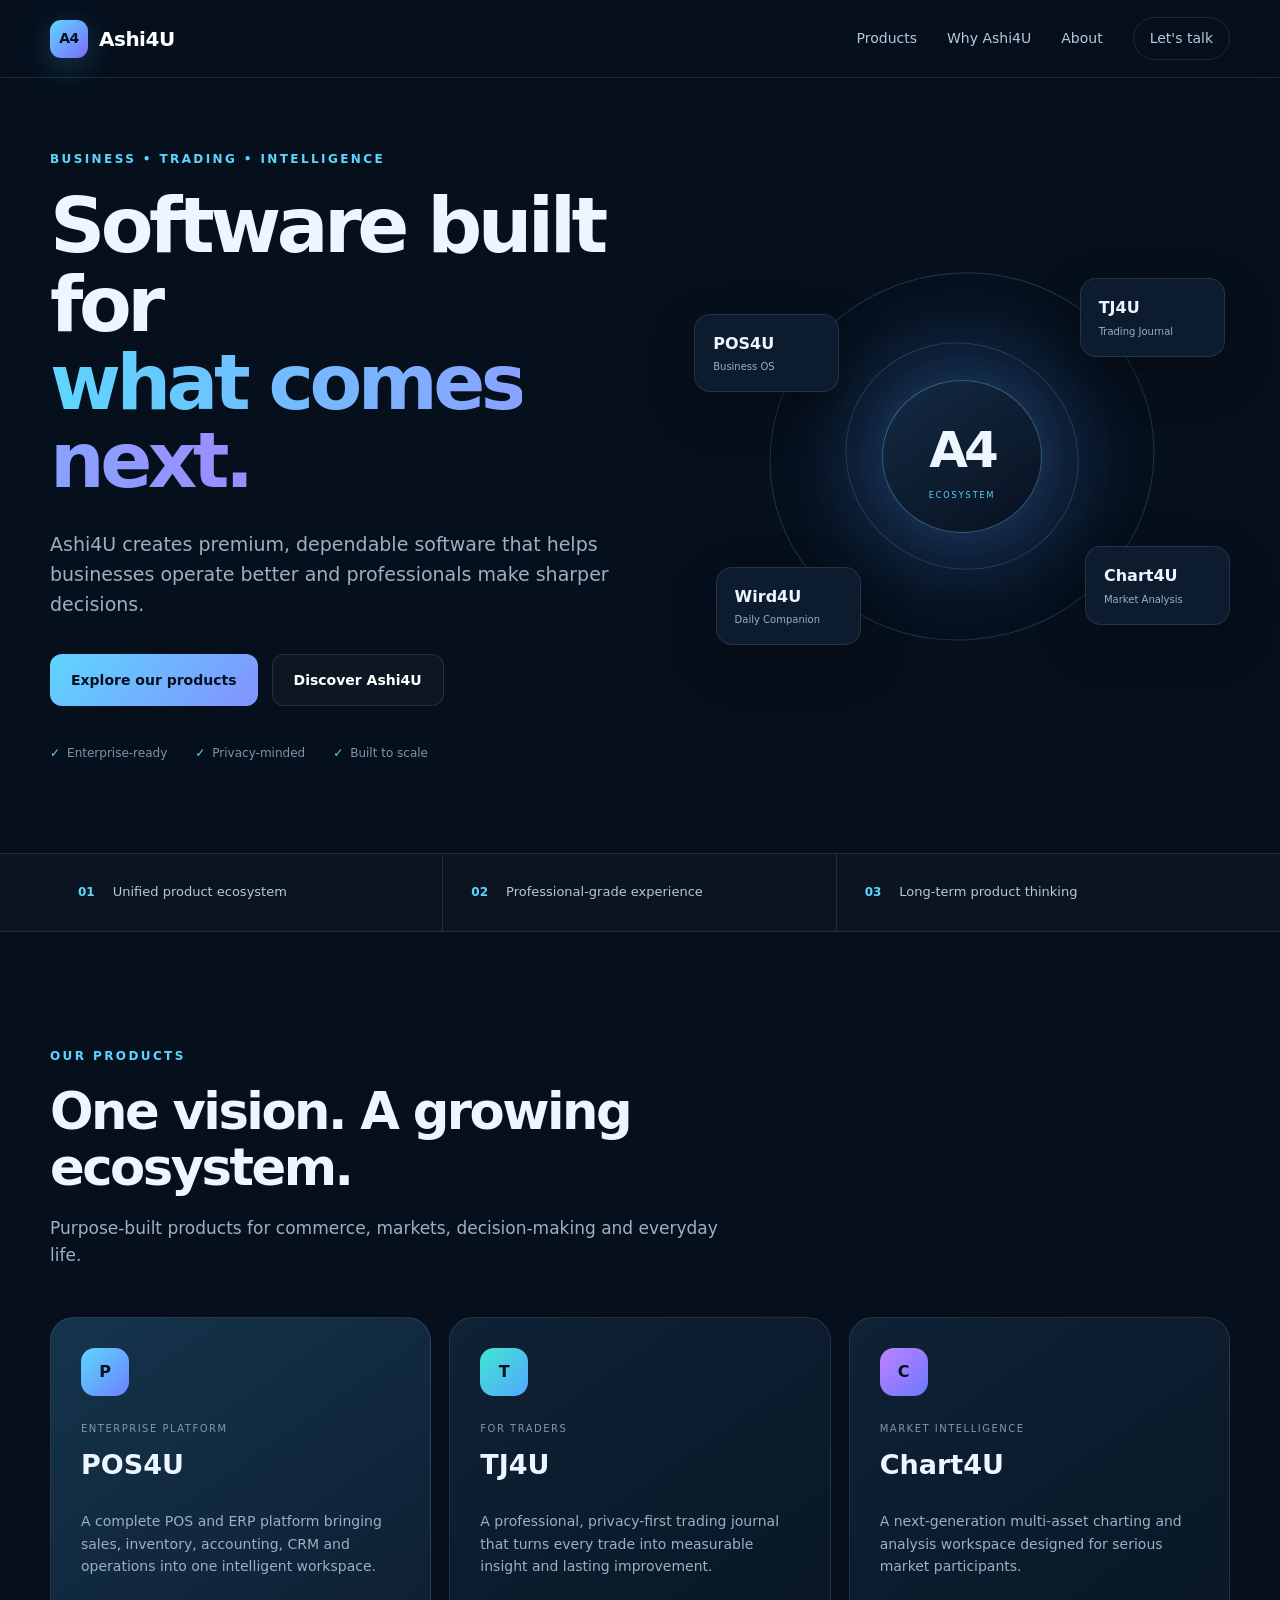
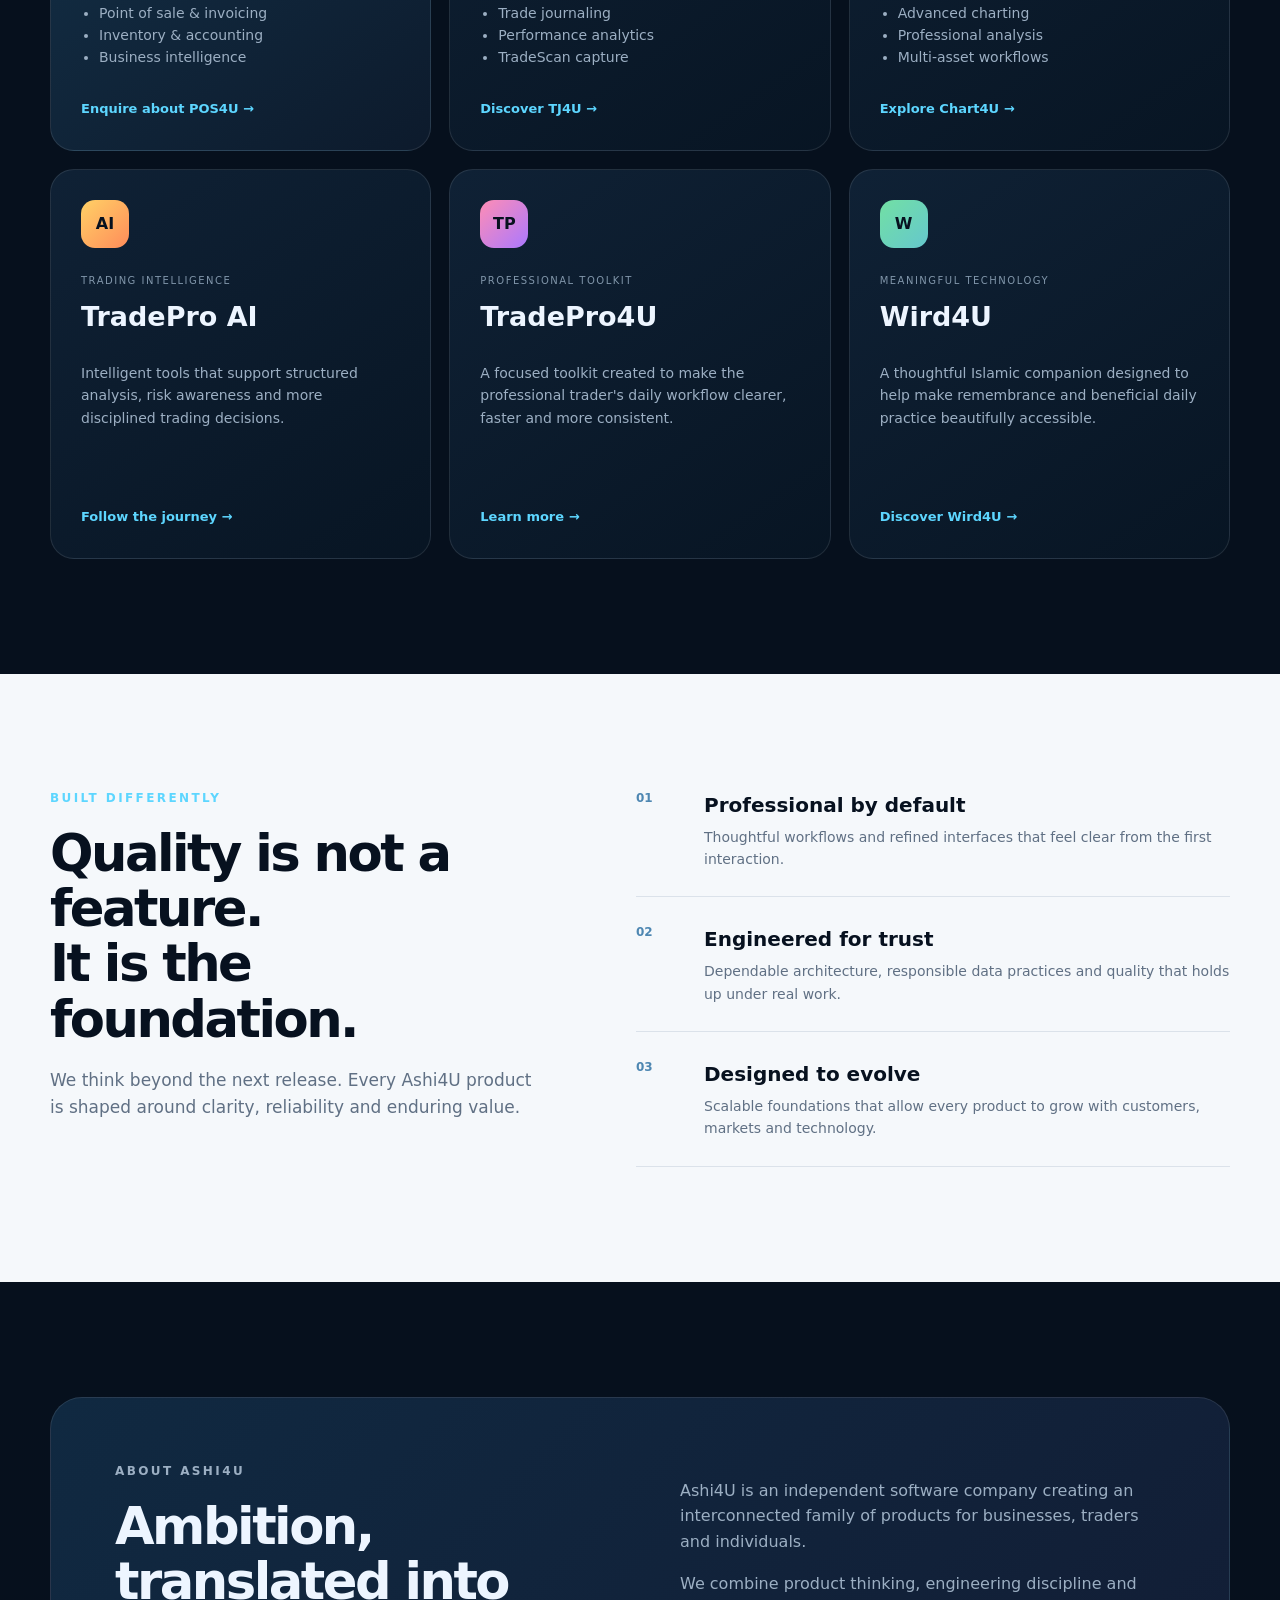
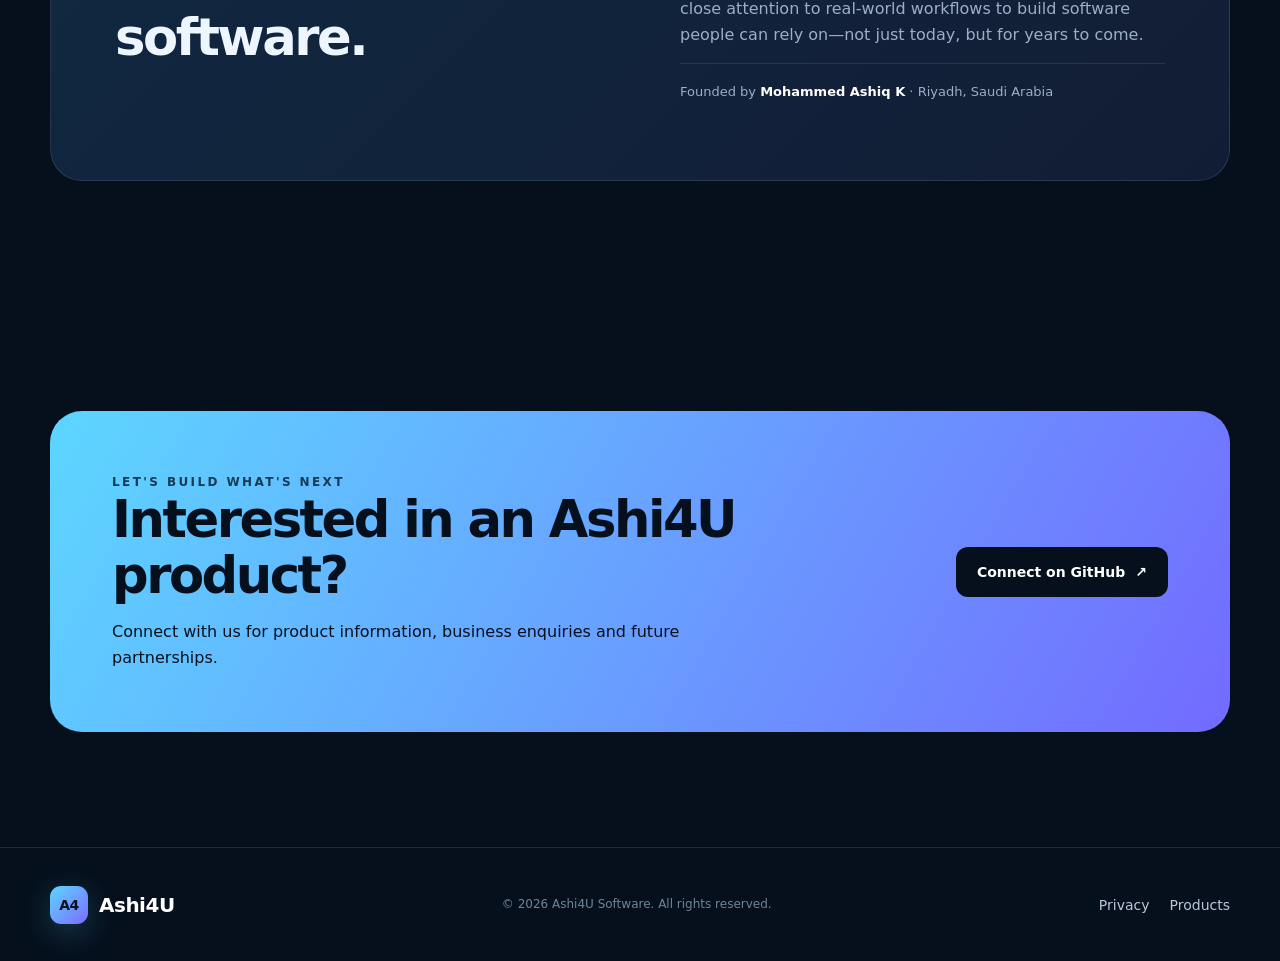
==== index.html @ 898a728c "Launch Ashi4U company website" ====
<!doctype html>
<html lang="en">
<head>
  <meta charset="utf-8">
  <meta name="viewport" content="width=device-width,initial-scale=1">
  <meta name="theme-color" content="#07111f">
  <meta name="description" content="Ashi4U builds premium business, trading and productivity software designed for ambitious teams and professionals.">
  <meta property="og:title" content="Ashi4U — Software built for what comes next">
  <meta property="og:description" content="Enterprise business software, professional trading tools and thoughtful digital products.">
  <meta property="og:type" content="website">
  <meta property="og:url" content="https://mafiyam204-rgb.github.io/">
  <title>Ashi4U — Software built for what comes next</title>
  <link rel="icon" href="favicon.svg" type="image/svg+xml">
  <link rel="stylesheet" href="styles.css">
</head>
<body>
  <a class="skip-link" href="#main">Skip to content</a>
  <header class="site-header" id="top">
    <nav class="nav shell" aria-label="Main navigation">
      <a class="brand" href="#top" aria-label="Ashi4U home">
        <span class="brand-mark" aria-hidden="true">A4</span>
        <span>Ashi4U</span>
      </a>
      <button class="menu-button" type="button" aria-expanded="false" aria-controls="nav-links" aria-label="Open navigation">
        <span></span><span></span><span></span>
      </button>
      <div class="nav-links" id="nav-links">
        <a href="#products">Products</a>
        <a href="#principles">Why Ashi4U</a>
        <a href="#about">About</a>
        <a class="nav-cta" href="#contact">Let's talk</a>
      </div>
    </nav>
  </header>

  <main id="main">
    <section class="hero shell">
      <div class="hero-copy reveal">
        <p class="eyebrow">BUSINESS • TRADING • INTELLIGENCE</p>
        <h1>Software built for<br><span>what comes next.</span></h1>
        <p class="hero-lead">Ashi4U creates premium, dependable software that helps businesses operate better and professionals make sharper decisions.</p>
        <div class="hero-actions">
          <a class="button primary" href="#products">Explore our products</a>
          <a class="button secondary" href="#about">Discover Ashi4U</a>
        </div>
        <div class="trust-row" aria-label="Product qualities">
          <span>Enterprise-ready</span><span>Privacy-minded</span><span>Built to scale</span>
        </div>
      </div>
      <div class="hero-visual reveal" aria-label="Ashi4U product ecosystem illustration">
        <div class="orbit orbit-one"></div><div class="orbit orbit-two"></div>
        <div class="core"><span>A4</span><small>ECOSYSTEM</small></div>
        <div class="float-card card-pos"><b>POS4U</b><small>Business OS</small></div>
        <div class="float-card card-trade"><b>TJ4U</b><small>Trading Journal</small></div>
        <div class="float-card card-chart"><b>Chart4U</b><small>Market Analysis</small></div>
        <div class="float-card card-wird"><b>Wird4U</b><small>Daily Companion</small></div>
      </div>
    </section>

    <section class="metric-strip" aria-label="Ashi4U focus areas">
      <div class="shell metrics">
        <div><strong>01</strong><span>Unified product ecosystem</span></div>
        <div><strong>02</strong><span>Professional-grade experience</span></div>
        <div><strong>03</strong><span>Long-term product thinking</span></div>
      </div>
    </section>

    <section class="section shell" id="products">
      <div class="section-heading reveal">
        <p class="eyebrow">OUR PRODUCTS</p>
        <h2>One vision. A growing ecosystem.</h2>
        <p>Purpose-built products for commerce, markets, decision-making and everyday life.</p>
      </div>
      <div class="product-grid">
        <article class="product featured reveal"><span class="product-icon">P</span><span class="status">Enterprise platform</span><h3>POS4U</h3><p>A complete POS and ERP platform bringing sales, inventory, accounting, CRM and operations into one intelligent workspace.</p><ul><li>Point of sale & invoicing</li><li>Inventory & accounting</li><li>Business intelligence</li></ul><a href="#contact">Enquire about POS4U <span>→</span></a></article>
        <article class="product reveal"><span class="product-icon cyan">T</span><span class="status">For traders</span><h3>TJ4U</h3><p>A professional, privacy-first trading journal that turns every trade into measurable insight and lasting improvement.</p><ul><li>Trade journaling</li><li>Performance analytics</li><li>TradeScan capture</li></ul><a href="#contact">Discover TJ4U <span>→</span></a></article>
        <article class="product reveal"><span class="product-icon violet">C</span><span class="status">Market intelligence</span><h3>Chart4U</h3><p>A next-generation multi-asset charting and analysis workspace designed for serious market participants.</p><ul><li>Advanced charting</li><li>Professional analysis</li><li>Multi-asset workflows</li></ul><a href="#contact">Explore Chart4U <span>→</span></a></article>
        <article class="product reveal"><span class="product-icon amber">AI</span><span class="status">Trading intelligence</span><h3>TradePro AI</h3><p>Intelligent tools that support structured analysis, risk awareness and more disciplined trading decisions.</p><a href="#contact">Follow the journey <span>→</span></a></article>
        <article class="product reveal"><span class="product-icon rose">TP</span><span class="status">Professional toolkit</span><h3>TradePro4U</h3><p>A focused toolkit created to make the professional trader's daily workflow clearer, faster and more consistent.</p><a href="#contact">Learn more <span>→</span></a></article>
        <article class="product reveal"><span class="product-icon green">W</span><span class="status">Meaningful technology</span><h3>Wird4U</h3><p>A thoughtful Islamic companion designed to help make remembrance and beneficial daily practice beautifully accessible.</p><a href="#contact">Discover Wird4U <span>→</span></a></article>
      </div>
    </section>

    <section class="section principles" id="principles">
      <div class="shell split">
        <div class="section-heading reveal"><p class="eyebrow">BUILT DIFFERENTLY</p><h2>Quality is not a feature.<br>It is the foundation.</h2><p>We think beyond the next release. Every Ashi4U product is shaped around clarity, reliability and enduring value.</p></div>
        <div class="principle-list">
          <article class="reveal"><span>01</span><div><h3>Professional by default</h3><p>Thoughtful workflows and refined interfaces that feel clear from the first interaction.</p></div></article>
          <article class="reveal"><span>02</span><div><h3>Engineered for trust</h3><p>Dependable architecture, responsible data practices and quality that holds up under real work.</p></div></article>
          <article class="reveal"><span>03</span><div><h3>Designed to evolve</h3><p>Scalable foundations that allow every product to grow with customers, markets and technology.</p></div></article>
        </div>
      </div>
    </section>

    <section class="section shell about" id="about">
      <div class="about-card reveal">
        <div><p class="eyebrow">ABOUT ASHI4U</p><h2>Ambition, translated into software.</h2></div>
        <div><p>Ashi4U is an independent software company creating an interconnected family of products for businesses, traders and individuals.</p><p>We combine product thinking, engineering discipline and close attention to real-world workflows to build software people can rely on—not just today, but for years to come.</p><p class="founder">Founded by <strong>Mohammed Ashiq K</strong> · Riyadh, Saudi Arabia</p></div>
      </div>
    </section>

    <section class="section shell" id="contact">
      <div class="contact-card reveal">
        <div><p class="eyebrow">LET'S BUILD WHAT'S NEXT</p><h2>Interested in an Ashi4U product?</h2><p>Connect with us for product information, business enquiries and future partnerships.</p></div>
        <a class="button light" href="https://github.com/mafiyam204-rgb" target="_blank" rel="noopener">Connect on GitHub <span>↗</span></a>
      </div>
    </section>
  </main>

  <footer><div class="shell footer-inner"><a class="brand" href="#top"><span class="brand-mark">A4</span><span>Ashi4U</span></a><p>© <span id="year"></span> Ashi4U Software. All rights reserved.</p><div><a href="privacy.html">Privacy</a><a href="#products">Products</a></div></div></footer>
  <script src="script.js"></script>
</body>
</html>
---- styles.css ----
:root{--bg:#06101d;--surface:#0b1929;--ink:#edf5ff;--muted:#9cafc3;--line:rgba(255,255,255,.1);--accent:#5dd6ff;--accent2:#7c6cff;--light:#f5f8fb;--dark:#07111f;--radius:24px}*{box-sizing:border-box}html{scroll-behavior:smooth}body{margin:0;background:var(--bg);color:var(--ink);font-family:Inter,ui-sans-serif,system-ui,-apple-system,"Segoe UI",sans-serif;line-height:1.6}.shell{width:min(1180px,calc(100% - 40px));margin-inline:auto}.skip-link{position:fixed;left:20px;top:-60px;background:#fff;color:#000;padding:10px 16px;z-index:100}.skip-link:focus{top:12px}.site-header{height:78px;position:fixed;inset:0 0 auto;z-index:50;background:rgba(6,16,29,.76);backdrop-filter:blur(18px);border-bottom:1px solid var(--line)}.nav{height:100%;display:flex;align-items:center;justify-content:space-between}.brand{display:flex;align-items:center;gap:11px;color:#fff;text-decoration:none;font-size:20px;font-weight:750;letter-spacing:-.5px}.brand-mark{width:38px;height:38px;display:grid;place-items:center;border-radius:11px;background:linear-gradient(135deg,var(--accent),var(--accent2));color:#06101d;font-weight:900;font-size:14px;box-shadow:0 8px 30px rgba(93,214,255,.22)}.nav-links{display:flex;gap:30px;align-items:center}.nav-links a,footer a{color:#b9c8d8;text-decoration:none;font-size:14px}.nav-links a:hover,footer a:hover{color:white}.nav-cta{border:1px solid var(--line);padding:9px 16px;border-radius:999px}.menu-button{display:none;background:none;border:0}.hero{min-height:780px;padding-top:150px;padding-bottom:90px;display:grid;grid-template-columns:1.06fr .94fr;align-items:center;gap:40px}.eyebrow{font-size:12px;font-weight:800;letter-spacing:2.4px;color:var(--accent);margin:0 0 18px}.hero h1{font-size:clamp(52px,6vw,84px);line-height:1.02;letter-spacing:-4.5px;margin:0}.hero h1 span{background:linear-gradient(90deg,#5dd6ff,#9b8cff);-webkit-background-clip:text;background-clip:text;color:transparent}.hero-lead{font-size:19px;color:var(--muted);max-width:620px;margin:28px 0 34px}.hero-actions{display:flex;gap:14px;flex-wrap:wrap}.button{display:inline-flex;align-items:center;justify-content:center;gap:10px;text-decoration:none;padding:14px 21px;border-radius:12px;font-weight:750;font-size:14px}.primary{background:linear-gradient(135deg,var(--accent),#8292ff);color:#07111f}.secondary{color:white;border:1px solid var(--line);background:rgba(255,255,255,.03)}.trust-row{display:flex;gap:28px;margin-top:38px;color:#7f94aa;font-size:12px}.trust-row span:before{content:"✓";color:var(--accent);margin-right:7px}.hero-visual{position:relative;height:510px;isolation:isolate}.hero-visual:before{content:"";position:absolute;inset:12%;border-radius:50%;background:radial-gradient(circle,rgba(85,154,255,.2),transparent 64%);filter:blur(8px)}.orbit{position:absolute;inset:14%;border:1px solid rgba(125,190,255,.2);border-radius:50%;transform:rotate(-14deg)}.orbit-two{inset:28%;transform:rotate(30deg)}.core{position:absolute;inset:35%;border-radius:50%;background:linear-gradient(145deg,#142a43,#07111f);border:1px solid rgba(107,209,255,.35);display:grid;place-content:center;text-align:center;box-shadow:0 0 80px rgba(74,155,255,.25)}.core span{font-weight:900;font-size:50px;letter-spacing:-4px}.core small{color:var(--accent);font-size:8px;letter-spacing:2px}.float-card{position:absolute;padding:16px 18px;width:145px;border-radius:16px;background:rgba(14,31,49,.86);border:1px solid var(--line);box-shadow:0 18px 50px rgba(0,0,0,.32);backdrop-filter:blur(12px)}.float-card b,.float-card small{display:block}.float-card small{font-size:10px;color:var(--muted);margin-top:3px}.card-pos{left:0;top:22%}.card-trade{right:1%;top:15%}.card-chart{right:0;bottom:17%}.card-wird{left:4%;bottom:13%}.metric-strip{border-block:1px solid var(--line);background:rgba(255,255,255,.018)}.metrics{display:grid;grid-template-columns:repeat(3,1fr)}.metrics div{display:flex;align-items:center;gap:18px;padding:28px;border-right:1px solid var(--line)}.metrics div:last-child{border:0}.metrics strong{font-size:12px;color:var(--accent)}.metrics span{font-size:13px;color:#b9c8d8}.section{padding-block:115px}.section-heading{max-width:680px;margin-bottom:48px}.section-heading h2,.about h2,.contact-card h2{font-size:clamp(38px,4vw,58px);line-height:1.08;letter-spacing:-2.5px;margin:0 0 20px}.section-heading>p:last-child{color:var(--muted);font-size:17px}.product-grid{display:grid;grid-template-columns:repeat(3,1fr);gap:18px}.product{min-height:390px;padding:30px;border-radius:var(--radius);background:linear-gradient(145deg,rgba(16,35,55,.95),rgba(8,22,36,.95));border:1px solid var(--line);display:flex;flex-direction:column;transition:.3s transform,.3s border-color}.product:hover{transform:translateY(-6px);border-color:rgba(93,214,255,.35)}.product.featured{background:linear-gradient(145deg,rgba(21,53,78,.98),rgba(13,27,45,.98))}.product-icon{width:48px;height:48px;border-radius:14px;display:grid;place-items:center;background:linear-gradient(135deg,#5dd6ff,#6c82ff);color:#07111f;font-weight:900}.product-icon.cyan{background:linear-gradient(135deg,#42e6d2,#52a7ff)}.product-icon.violet{background:linear-gradient(135deg,#bd82ff,#6c78ff)}.product-icon.amber{background:linear-gradient(135deg,#ffd166,#ff8c5a)}.product-icon.rose{background:linear-gradient(135deg,#ff8db5,#aa78ff)}.product-icon.green{background:linear-gradient(135deg,#72e0a4,#65c7cd)}.status{font-size:10px;text-transform:uppercase;letter-spacing:1.5px;color:#8196aa;margin-top:25px}.product h3{font-size:27px;margin:6px 0 10px}.product p,.product li{color:var(--muted);font-size:14px}.product ul{padding-left:18px;margin:10px 0}.product>a{color:var(--accent);text-decoration:none;font-size:13px;font-weight:750;margin-top:auto;padding-top:20px}.principles{background:var(--light);color:var(--dark)}.split{display:grid;grid-template-columns:.9fr 1.1fr;gap:100px}.principles .section-heading{margin:0}.principles .section-heading>p:last-child{color:#607084}.principle-list article{display:grid;grid-template-columns:48px 1fr;gap:20px;padding:26px 0;border-bottom:1px solid #dbe2ea}.principle-list article:first-child{padding-top:0}.principle-list span{font-weight:800;color:#4e87b2;font-size:12px}.principle-list h3{font-size:20px;margin:0 0 5px}.principle-list p{margin:0;color:#607084;font-size:14px}.about-card{display:grid;grid-template-columns:1fr 1fr;gap:80px;padding:64px;border-radius:32px;background:linear-gradient(135deg,#102941,#121d35);border:1px solid var(--line)}.about-card p{color:var(--muted)}.founder{padding-top:18px;border-top:1px solid var(--line);font-size:13px}.founder strong{color:#fff}.contact-card{padding:62px;display:flex;align-items:center;justify-content:space-between;gap:40px;border-radius:32px;background:linear-gradient(120deg,#5dd6ff,#736bff);color:#06101d}.contact-card .eyebrow{color:#173b54}.contact-card p{margin-bottom:0;max-width:650px}.contact-card h2{margin-bottom:12px}.light{background:#06101d;color:#fff;white-space:nowrap}footer{border-top:1px solid var(--line);padding:35px 0}.footer-inner{display:flex;align-items:center;justify-content:space-between;gap:20px}.footer-inner p{color:#6f8499;font-size:12px}.footer-inner>div{display:flex;gap:20px}.reveal{opacity:0;transform:translateY(18px);transition:.7s ease}.reveal.visible{opacity:1;transform:none}@media(max-width:900px){.hero{grid-template-columns:1fr;padding-top:135px}.hero-visual{height:430px}.product-grid{grid-template-columns:repeat(2,1fr)}.split,.about-card{grid-template-columns:1fr;gap:45px}.metrics div{padding:20px 12px}.trust-row{flex-wrap:wrap}.about-card{padding:42px}.contact-card{align-items:flex-start;flex-direction:column}}@media(max-width:650px){.shell{width:min(100% - 28px,1180px)}.menu-button{display:grid;gap:5px;padding:10px}.menu-button span{display:block;width:23px;height:2px;background:#fff}.nav-links{position:absolute;top:78px;left:0;right:0;background:#081421;border-bottom:1px solid var(--line);padding:24px;display:none;flex-direction:column;align-items:flex-start}.nav-links.open{display:flex}.hero{min-height:auto;padding-top:130px}.hero h1{letter-spacing:-2.8px}.hero-visual{height:370px}.float-card{width:125px;padding:12px}.metrics{grid-template-columns:1fr}.metrics div{border-right:0;border-bottom:1px solid var(--line)}.product-grid{grid-template-columns:1fr}.section{padding-block:80px}.about-card,.contact-card{padding:30px}.footer-inner{flex-direction:column;align-items:flex-start}.trust-row{gap:14px 20px}}@media(prefers-reduced-motion:reduce){html{scroll-behavior:auto}.reveal{opacity:1;transform:none;transition:none}}
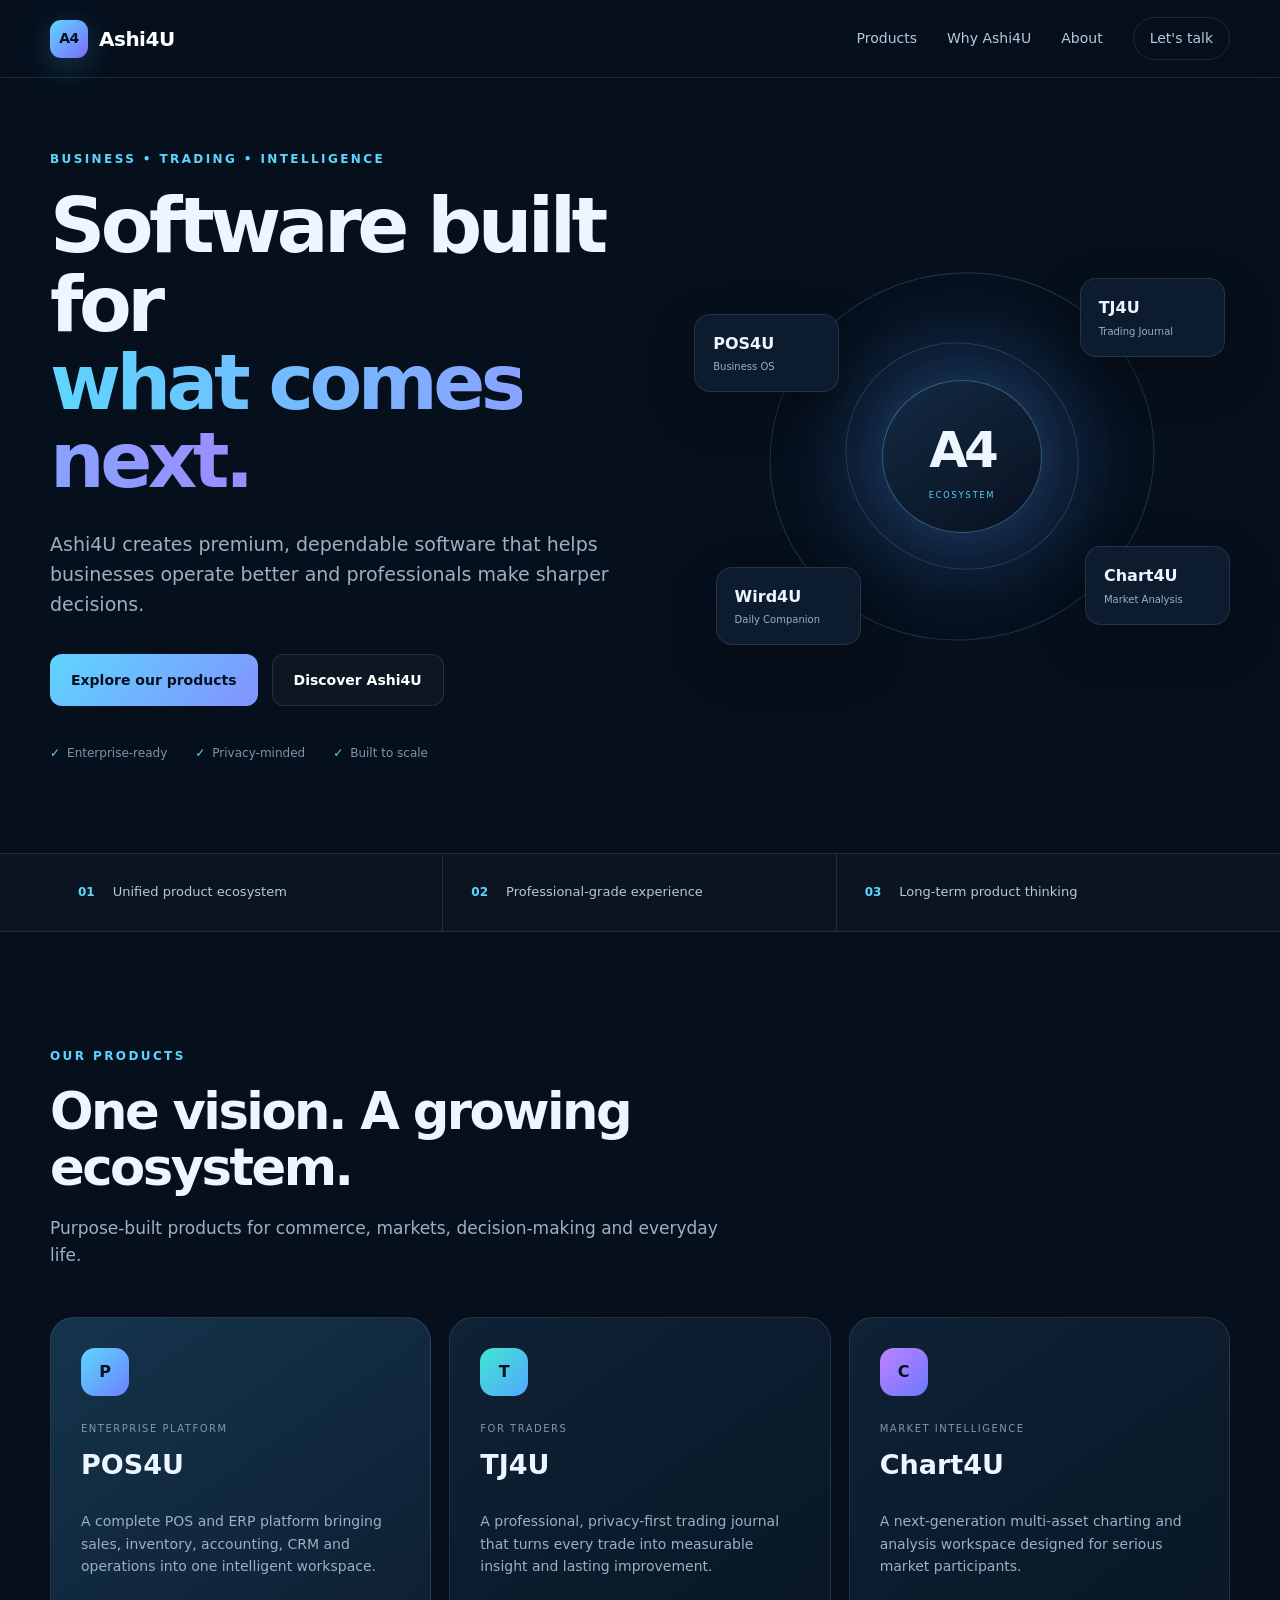
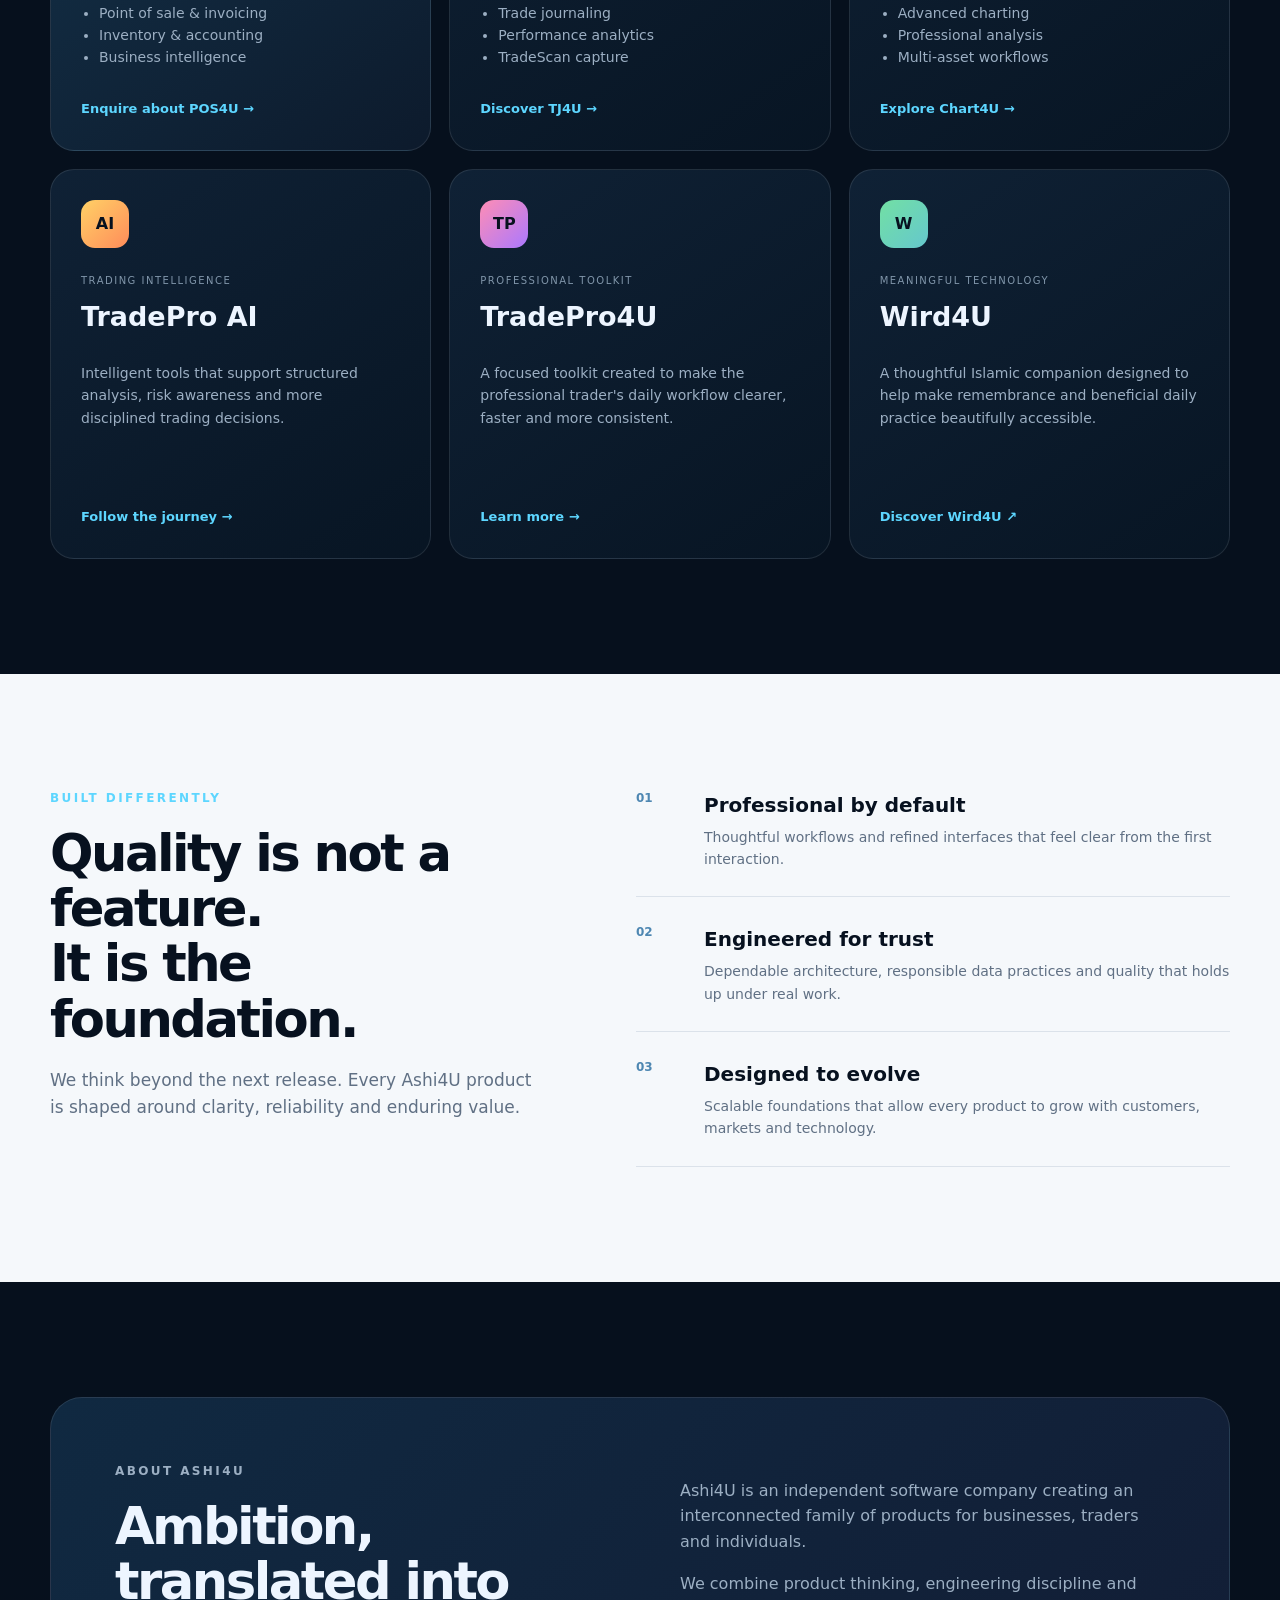
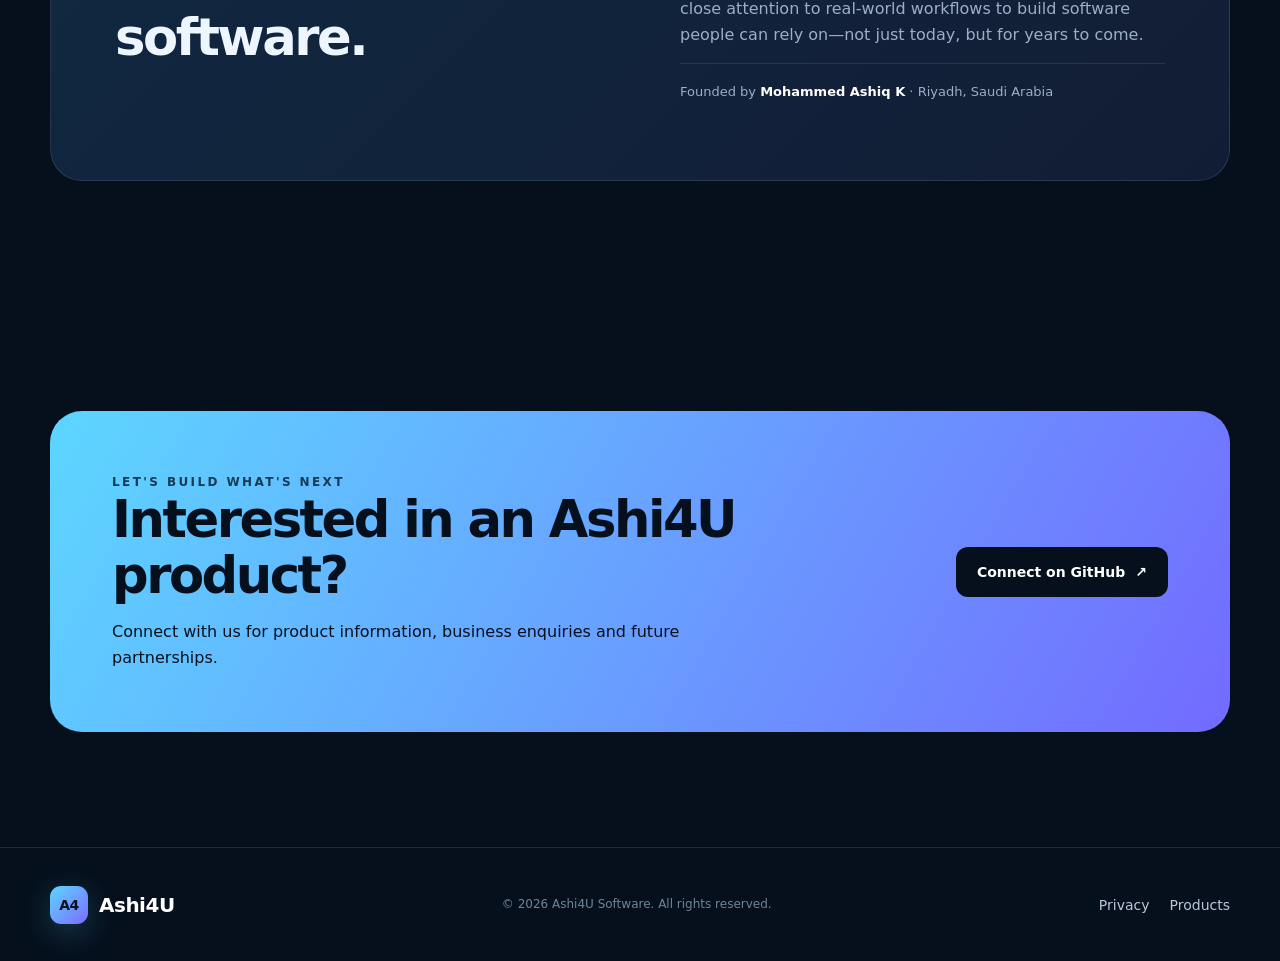
==== commit de27b783: "Link Wird4U to Google Play" ====
--- a/index.html
+++ b/index.html
@@ -77,7 +77,7 @@
         <article class="product reveal"><span class="product-icon violet">C</span><span class="status">Market intelligence</span><h3>Chart4U</h3><p>A next-generation multi-asset charting and analysis workspace designed for serious market participants.</p><ul><li>Advanced charting</li><li>Professional analysis</li><li>Multi-asset workflows</li></ul><a href="#contact">Explore Chart4U <span>→</span></a></article>
         <article class="product reveal"><span class="product-icon amber">AI</span><span class="status">Trading intelligence</span><h3>TradePro AI</h3><p>Intelligent tools that support structured analysis, risk awareness and more disciplined trading decisions.</p><a href="#contact">Follow the journey <span>→</span></a></article>
         <article class="product reveal"><span class="product-icon rose">TP</span><span class="status">Professional toolkit</span><h3>TradePro4U</h3><p>A focused toolkit created to make the professional trader's daily workflow clearer, faster and more consistent.</p><a href="#contact">Learn more <span>→</span></a></article>
-        <article class="product reveal"><span class="product-icon green">W</span><span class="status">Meaningful technology</span><h3>Wird4U</h3><p>A thoughtful Islamic companion designed to help make remembrance and beneficial daily practice beautifully accessible.</p><a href="#contact">Discover Wird4U <span>→</span></a></article>
+        <article class="product reveal"><span class="product-icon green">W</span><span class="status">Meaningful technology</span><h3>Wird4U</h3><p>A thoughtful Islamic companion designed to help make remembrance and beneficial daily practice beautifully accessible.</p><a href="https://play.google.com/store/apps/details?id=com.wird4u.app" target="_blank" rel="noopener noreferrer" aria-label="Discover Wird4U on Google Play">Discover Wird4U <span>↗</span></a></article>
       </div>
     </section>
 
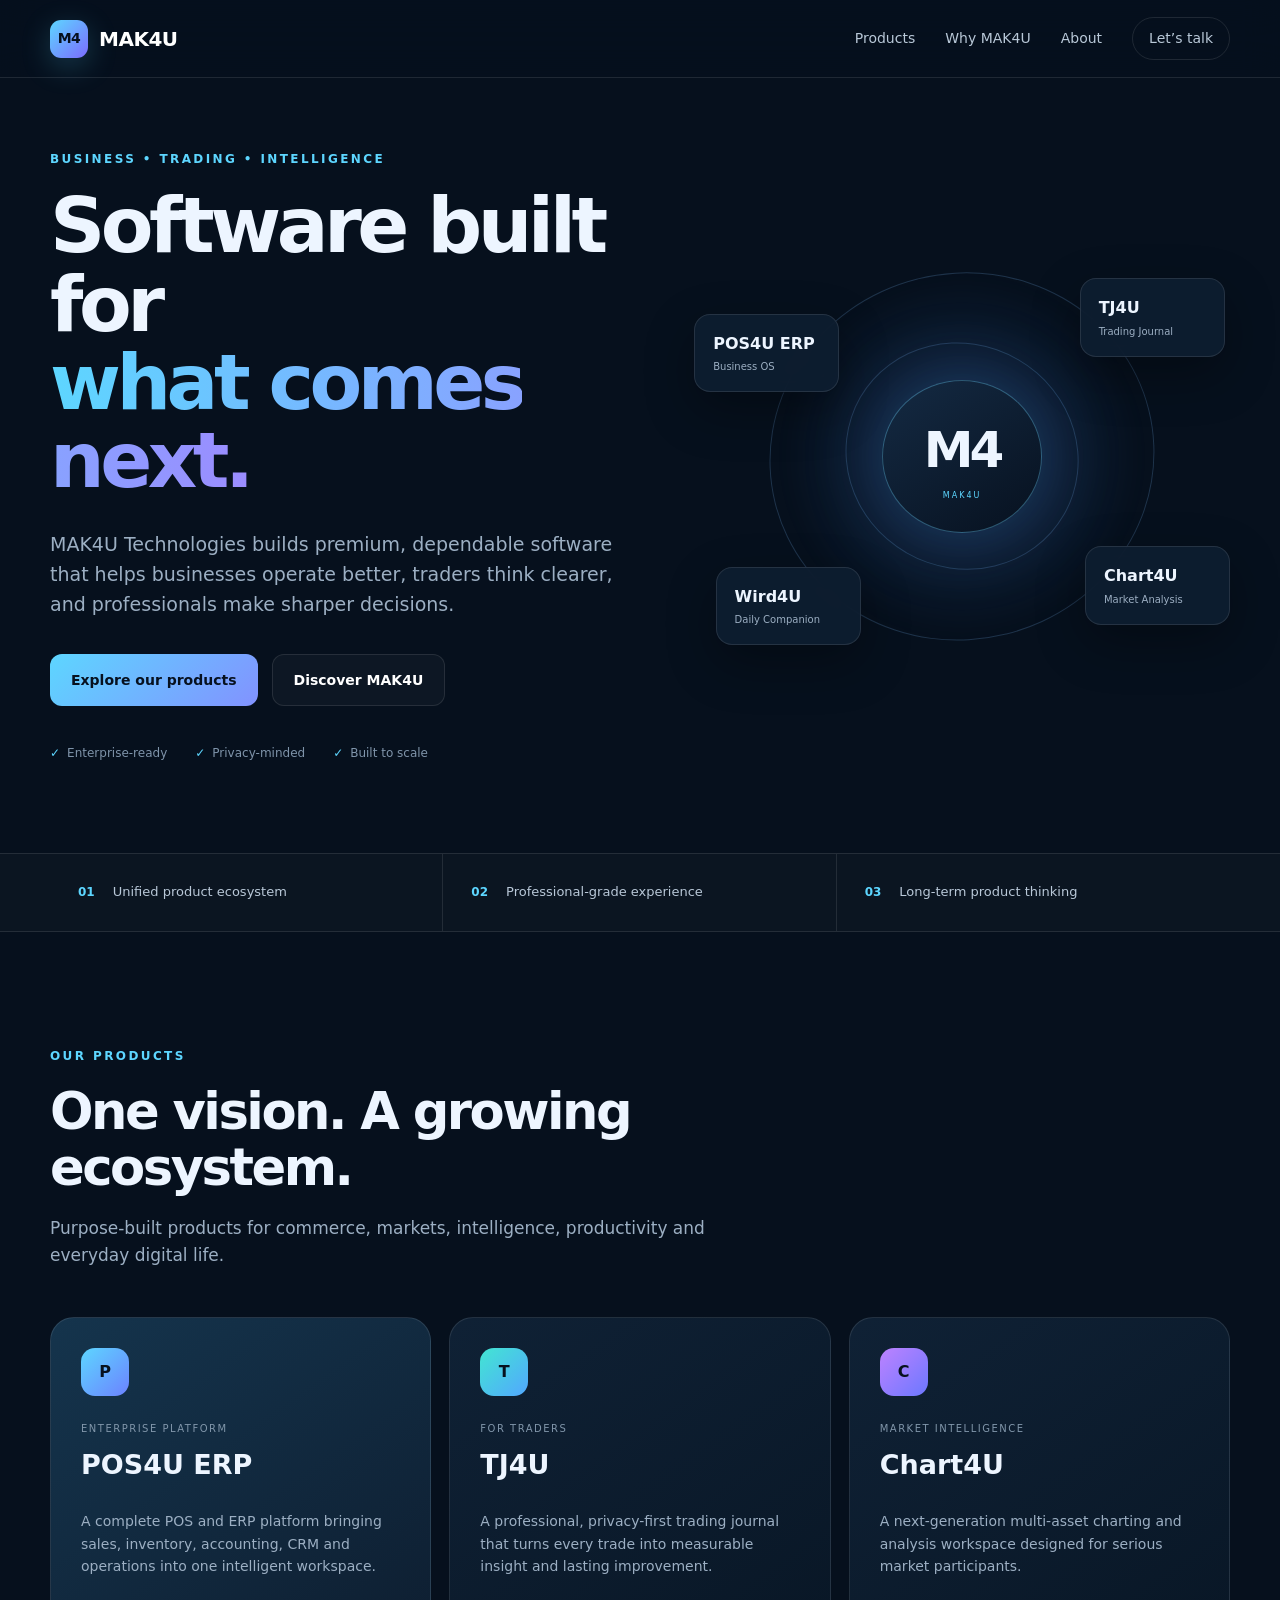
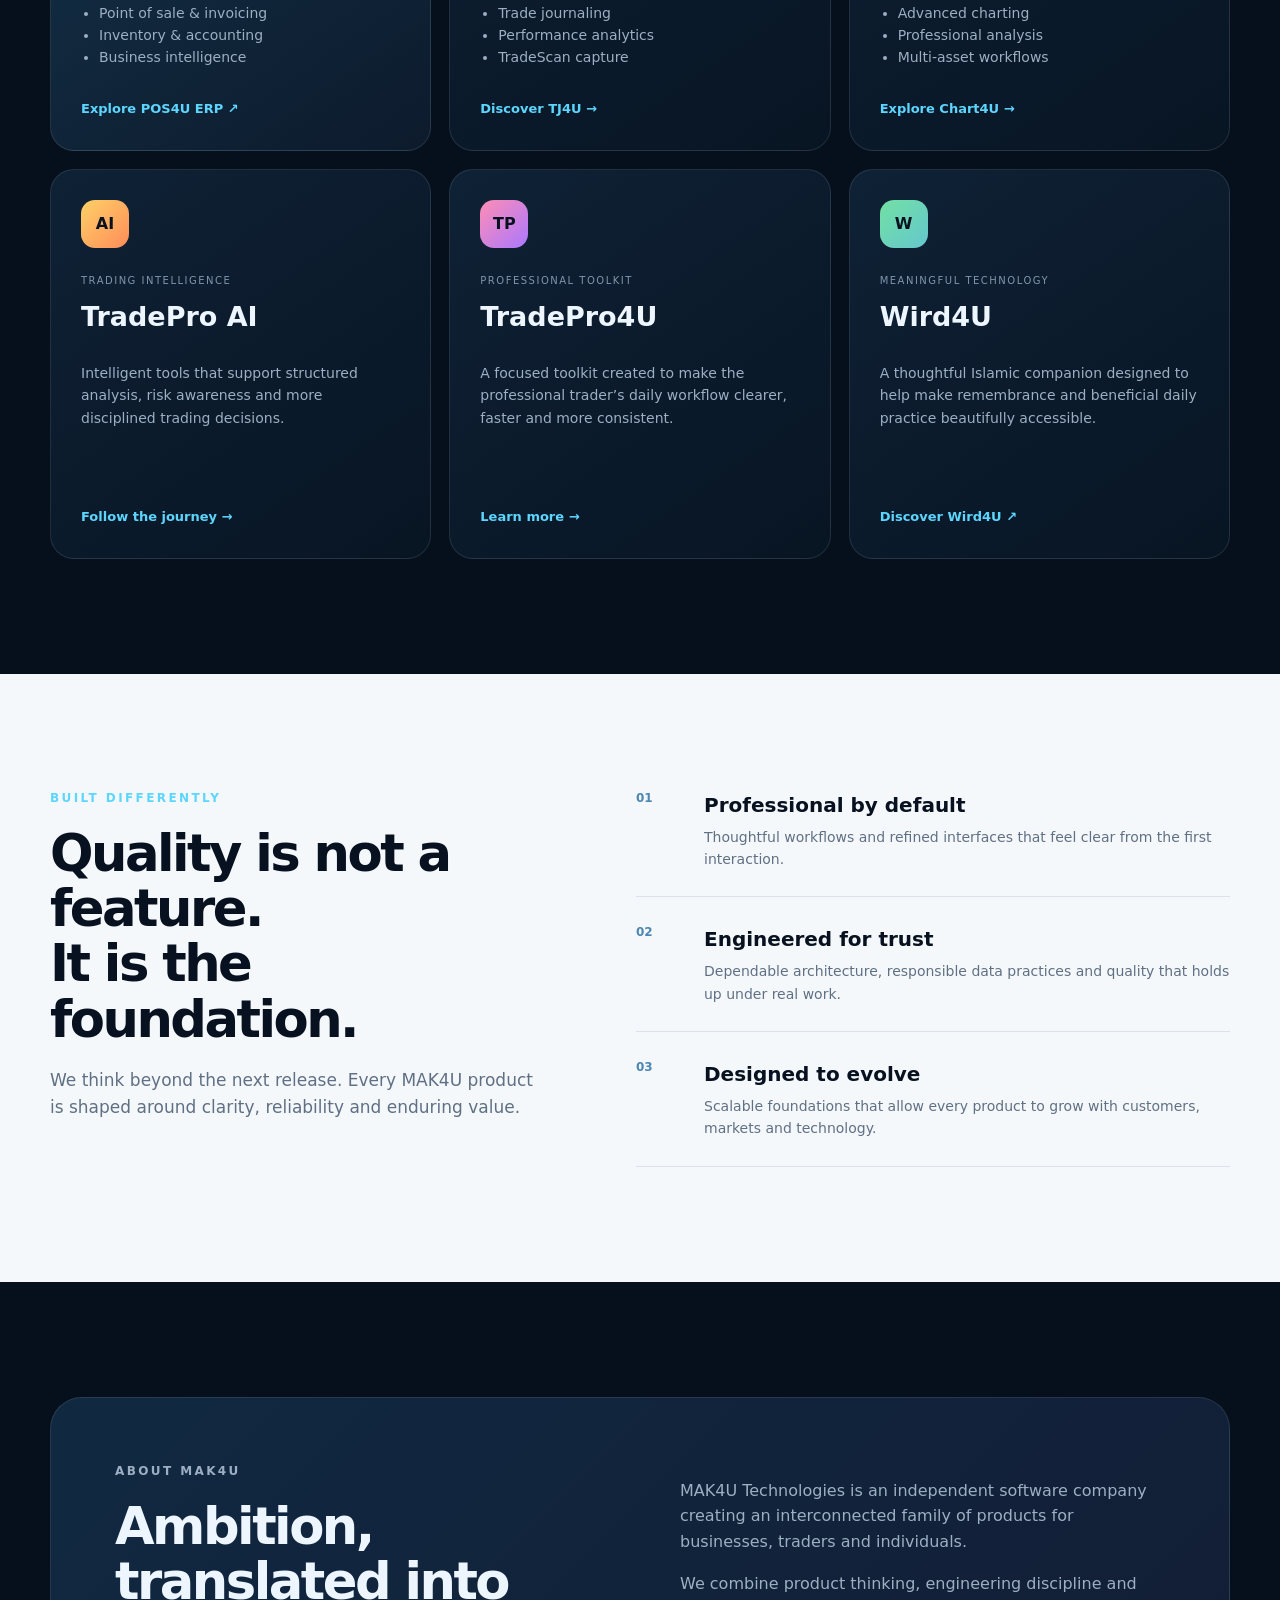
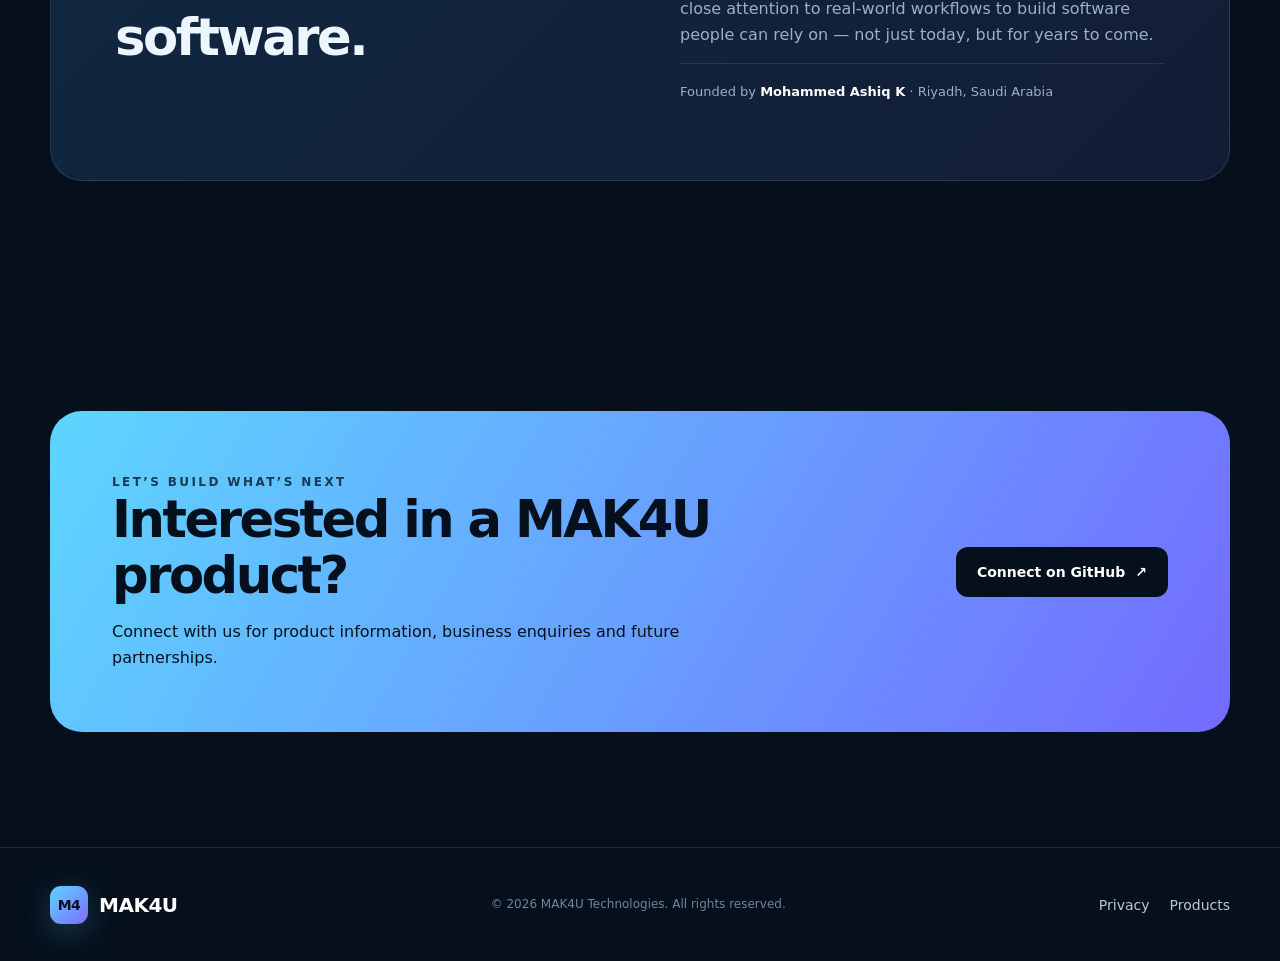
==== commit 7ec09efa: "Update index.html" ====
--- a/index.html
+++ b/index.html
@@ -4,31 +4,41 @@
   <meta charset="utf-8">
   <meta name="viewport" content="width=device-width,initial-scale=1">
   <meta name="theme-color" content="#07111f">
-  <meta name="description" content="Ashi4U builds premium business, trading and productivity software designed for ambitious teams and professionals.">
-  <meta property="og:title" content="Ashi4U — Software built for what comes next">
-  <meta property="og:description" content="Enterprise business software, professional trading tools and thoughtful digital products.">
+  <meta name="description" content="MAK4U Technologies builds premium business, trading, AI and productivity software designed for ambitious teams, professionals and future-focused organizations.">
+  <meta property="og:title" content="MAK4U Technologies — Software built for what comes next">
+  <meta property="og:description" content="Enterprise business software, professional trading technology and intelligent digital products by MAK4U Technologies.">
   <meta property="og:type" content="website">
-  <meta property="og:url" content="https://mafiyam204-rgb.github.io/">
-  <title>Ashi4U — Software built for what comes next</title>
+  <meta property="og:url" content="https://mak4u.tech/">
+  <meta property="og:site_name" content="MAK4U Technologies">
+  <title>MAK4U Technologies — Software built for what comes next</title>
   <link rel="icon" href="favicon.svg" type="image/svg+xml">
   <link rel="stylesheet" href="styles.css">
 </head>
 <body>
   <a class="skip-link" href="#main">Skip to content</a>
+
   <header class="site-header" id="top">
     <nav class="nav shell" aria-label="Main navigation">
-      <a class="brand" href="#top" aria-label="Ashi4U home">
-        <span class="brand-mark" aria-hidden="true">A4</span>
-        <span>Ashi4U</span>
+      <a class="brand" href="#top" aria-label="MAK4U Technologies home">
+        <span class="brand-mark" aria-hidden="true">M4</span>
+        <span>MAK4U</span>
       </a>
-      <button class="menu-button" type="button" aria-expanded="false" aria-controls="nav-links" aria-label="Open navigation">
+
+      <button
+        class="menu-button"
+        type="button"
+        aria-expanded="false"
+        aria-controls="nav-links"
+        aria-label="Open navigation"
+      >
         <span></span><span></span><span></span>
       </button>
+
       <div class="nav-links" id="nav-links">
         <a href="#products">Products</a>
-        <a href="#principles">Why Ashi4U</a>
+        <a href="#principles">Why MAK4U</a>
         <a href="#about">About</a>
-        <a class="nav-cta" href="#contact">Let's talk</a>
+        <a class="nav-cta" href="#contact">Let’s talk</a>
       </div>
     </nav>
   </header>
@@ -38,30 +48,68 @@
       <div class="hero-copy reveal">
         <p class="eyebrow">BUSINESS • TRADING • INTELLIGENCE</p>
         <h1>Software built for<br><span>what comes next.</span></h1>
-        <p class="hero-lead">Ashi4U creates premium, dependable software that helps businesses operate better and professionals make sharper decisions.</p>
+        <p class="hero-lead">
+          MAK4U Technologies builds premium, dependable software that helps businesses operate better,
+          traders think clearer, and professionals make sharper decisions.
+        </p>
+
         <div class="hero-actions">
           <a class="button primary" href="#products">Explore our products</a>
-          <a class="button secondary" href="#about">Discover Ashi4U</a>
-        </div>
+          <a class="button secondary" href="#about">Discover MAK4U</a>
+        </div>
+
         <div class="trust-row" aria-label="Product qualities">
-          <span>Enterprise-ready</span><span>Privacy-minded</span><span>Built to scale</span>
-        </div>
-      </div>
-      <div class="hero-visual reveal" aria-label="Ashi4U product ecosystem illustration">
-        <div class="orbit orbit-one"></div><div class="orbit orbit-two"></div>
-        <div class="core"><span>A4</span><small>ECOSYSTEM</small></div>
-        <div class="float-card card-pos"><b>POS4U</b><small>Business OS</small></div>
-        <div class="float-card card-trade"><b>TJ4U</b><small>Trading Journal</small></div>
-        <div class="float-card card-chart"><b>Chart4U</b><small>Market Analysis</small></div>
-        <div class="float-card card-wird"><b>Wird4U</b><small>Daily Companion</small></div>
-      </div>
-    </section>
-
-    <section class="metric-strip" aria-label="Ashi4U focus areas">
+          <span>Enterprise-ready</span>
+          <span>Privacy-minded</span>
+          <span>Built to scale</span>
+        </div>
+      </div>
+
+      <div class="hero-visual reveal" aria-label="MAK4U product ecosystem illustration">
+        <div class="orbit orbit-one"></div>
+        <div class="orbit orbit-two"></div>
+
+        <div class="core">
+          <span>M4</span>
+          <small>MAK4U</small>
+        </div>
+
+        <div class="float-card card-pos">
+          <b>POS4U ERP</b>
+          <small>Business OS</small>
+        </div>
+
+        <div class="float-card card-trade">
+          <b>TJ4U</b>
+          <small>Trading Journal</small>
+        </div>
+
+        <div class="float-card card-chart">
+          <b>Chart4U</b>
+          <small>Market Analysis</small>
+        </div>
+
+        <div class="float-card card-wird">
+          <b>Wird4U</b>
+          <small>Daily Companion</small>
+        </div>
+      </div>
+    </section>
+
+    <section class="metric-strip" aria-label="MAK4U focus areas">
       <div class="shell metrics">
-        <div><strong>01</strong><span>Unified product ecosystem</span></div>
-        <div><strong>02</strong><span>Professional-grade experience</span></div>
-        <div><strong>03</strong><span>Long-term product thinking</span></div>
+        <div>
+          <strong>01</strong>
+          <span>Unified product ecosystem</span>
+        </div>
+        <div>
+          <strong>02</strong>
+          <span>Professional-grade experience</span>
+        </div>
+        <div>
+          <strong>03</strong>
+          <span>Long-term product thinking</span>
+        </div>
       </div>
     </section>
 
@@ -69,45 +117,215 @@
       <div class="section-heading reveal">
         <p class="eyebrow">OUR PRODUCTS</p>
         <h2>One vision. A growing ecosystem.</h2>
-        <p>Purpose-built products for commerce, markets, decision-making and everyday life.</p>
-      </div>
+        <p>
+          Purpose-built products for commerce, markets, intelligence, productivity and
+          everyday digital life.
+        </p>
+      </div>
+
       <div class="product-grid">
-        <article class="product featured reveal"><span class="product-icon">P</span><span class="status">Enterprise platform</span><h3>POS4U</h3><p>A complete POS and ERP platform bringing sales, inventory, accounting, CRM and operations into one intelligent workspace.</p><ul><li>Point of sale & invoicing</li><li>Inventory & accounting</li><li>Business intelligence</li></ul><a href="#contact">Enquire about POS4U <span>→</span></a></article>
-        <article class="product reveal"><span class="product-icon cyan">T</span><span class="status">For traders</span><h3>TJ4U</h3><p>A professional, privacy-first trading journal that turns every trade into measurable insight and lasting improvement.</p><ul><li>Trade journaling</li><li>Performance analytics</li><li>TradeScan capture</li></ul><a href="#contact">Discover TJ4U <span>→</span></a></article>
-        <article class="product reveal"><span class="product-icon violet">C</span><span class="status">Market intelligence</span><h3>Chart4U</h3><p>A next-generation multi-asset charting and analysis workspace designed for serious market participants.</p><ul><li>Advanced charting</li><li>Professional analysis</li><li>Multi-asset workflows</li></ul><a href="#contact">Explore Chart4U <span>→</span></a></article>
-        <article class="product reveal"><span class="product-icon amber">AI</span><span class="status">Trading intelligence</span><h3>TradePro AI</h3><p>Intelligent tools that support structured analysis, risk awareness and more disciplined trading decisions.</p><a href="#contact">Follow the journey <span>→</span></a></article>
-        <article class="product reveal"><span class="product-icon rose">TP</span><span class="status">Professional toolkit</span><h3>TradePro4U</h3><p>A focused toolkit created to make the professional trader's daily workflow clearer, faster and more consistent.</p><a href="#contact">Learn more <span>→</span></a></article>
-        <article class="product reveal"><span class="product-icon green">W</span><span class="status">Meaningful technology</span><h3>Wird4U</h3><p>A thoughtful Islamic companion designed to help make remembrance and beneficial daily practice beautifully accessible.</p><a href="https://play.google.com/store/apps/details?id=com.wird4u.app" target="_blank" rel="noopener noreferrer" aria-label="Discover Wird4U on Google Play">Discover Wird4U <span>↗</span></a></article>
+        <article class="product featured reveal">
+          <span class="product-icon">P</span>
+          <span class="status">Enterprise platform</span>
+          <h3>POS4U ERP</h3>
+          <p>
+            A complete POS and ERP platform bringing sales, inventory, accounting,
+            CRM and operations into one intelligent workspace.
+          </p>
+          <ul>
+            <li>Point of sale & invoicing</li>
+            <li>Inventory & accounting</li>
+            <li>Business intelligence</li>
+          </ul>
+          <a href="https://pos4uerp.online" target="_blank" rel="noopener noreferrer" aria-label="Explore POS4U ERP">
+            Explore POS4U ERP <span>↗</span>
+          </a>
+        </article>
+
+        <article class="product reveal">
+          <span class="product-icon cyan">T</span>
+          <span class="status">For traders</span>
+          <h3>TJ4U</h3>
+          <p>
+            A professional, privacy-first trading journal that turns every trade
+            into measurable insight and lasting improvement.
+          </p>
+          <ul>
+            <li>Trade journaling</li>
+            <li>Performance analytics</li>
+            <li>TradeScan capture</li>
+          </ul>
+          <a href="#contact">Discover TJ4U <span>→</span></a>
+        </article>
+
+        <article class="product reveal">
+          <span class="product-icon violet">C</span>
+          <span class="status">Market intelligence</span>
+          <h3>Chart4U</h3>
+          <p>
+            A next-generation multi-asset charting and analysis workspace designed
+            for serious market participants.
+          </p>
+          <ul>
+            <li>Advanced charting</li>
+            <li>Professional analysis</li>
+            <li>Multi-asset workflows</li>
+          </ul>
+          <a href="#contact">Explore Chart4U <span>→</span></a>
+        </article>
+
+        <article class="product reveal">
+          <span class="product-icon amber">AI</span>
+          <span class="status">Trading intelligence</span>
+          <h3>TradePro AI</h3>
+          <p>
+            Intelligent tools that support structured analysis, risk awareness
+            and more disciplined trading decisions.
+          </p>
+          <a href="#contact">Follow the journey <span>→</span></a>
+        </article>
+
+        <article class="product reveal">
+          <span class="product-icon rose">TP</span>
+          <span class="status">Professional toolkit</span>
+          <h3>TradePro4U</h3>
+          <p>
+            A focused toolkit created to make the professional trader’s daily workflow
+            clearer, faster and more consistent.
+          </p>
+          <a href="#contact">Learn more <span>→</span></a>
+        </article>
+
+        <article class="product reveal">
+          <span class="product-icon green">W</span>
+          <span class="status">Meaningful technology</span>
+          <h3>Wird4U</h3>
+          <p>
+            A thoughtful Islamic companion designed to help make remembrance
+            and beneficial daily practice beautifully accessible.
+          </p>
+          <a
+            href="https://play.google.com/store/apps/details?id=com.wird4u.app"
+            target="_blank"
+            rel="noopener noreferrer"
+            aria-label="Discover Wird4U on Google Play"
+          >
+            Discover Wird4U <span>↗</span>
+          </a>
+        </article>
       </div>
     </section>
 
     <section class="section principles" id="principles">
       <div class="shell split">
-        <div class="section-heading reveal"><p class="eyebrow">BUILT DIFFERENTLY</p><h2>Quality is not a feature.<br>It is the foundation.</h2><p>We think beyond the next release. Every Ashi4U product is shaped around clarity, reliability and enduring value.</p></div>
+        <div class="section-heading reveal">
+          <p class="eyebrow">BUILT DIFFERENTLY</p>
+          <h2>Quality is not a feature.<br>It is the foundation.</h2>
+          <p>
+            We think beyond the next release. Every MAK4U product is shaped around
+            clarity, reliability and enduring value.
+          </p>
+        </div>
+
         <div class="principle-list">
-          <article class="reveal"><span>01</span><div><h3>Professional by default</h3><p>Thoughtful workflows and refined interfaces that feel clear from the first interaction.</p></div></article>
-          <article class="reveal"><span>02</span><div><h3>Engineered for trust</h3><p>Dependable architecture, responsible data practices and quality that holds up under real work.</p></div></article>
-          <article class="reveal"><span>03</span><div><h3>Designed to evolve</h3><p>Scalable foundations that allow every product to grow with customers, markets and technology.</p></div></article>
+          <article class="reveal">
+            <span>01</span>
+            <div>
+              <h3>Professional by default</h3>
+              <p>
+                Thoughtful workflows and refined interfaces that feel clear
+                from the first interaction.
+              </p>
+            </div>
+          </article>
+
+          <article class="reveal">
+            <span>02</span>
+            <div>
+              <h3>Engineered for trust</h3>
+              <p>
+                Dependable architecture, responsible data practices and quality
+                that holds up under real work.
+              </p>
+            </div>
+          </article>
+
+          <article class="reveal">
+            <span>03</span>
+            <div>
+              <h3>Designed to evolve</h3>
+              <p>
+                Scalable foundations that allow every product to grow with customers,
+                markets and technology.
+              </p>
+            </div>
+          </article>
         </div>
       </div>
     </section>
 
     <section class="section shell about" id="about">
       <div class="about-card reveal">
-        <div><p class="eyebrow">ABOUT ASHI4U</p><h2>Ambition, translated into software.</h2></div>
-        <div><p>Ashi4U is an independent software company creating an interconnected family of products for businesses, traders and individuals.</p><p>We combine product thinking, engineering discipline and close attention to real-world workflows to build software people can rely on—not just today, but for years to come.</p><p class="founder">Founded by <strong>Mohammed Ashiq K</strong> · Riyadh, Saudi Arabia</p></div>
+        <div>
+          <p class="eyebrow">ABOUT MAK4U</p>
+          <h2>Ambition, translated into software.</h2>
+        </div>
+
+        <div>
+          <p>
+            MAK4U Technologies is an independent software company creating
+            an interconnected family of products for businesses, traders and individuals.
+          </p>
+          <p>
+            We combine product thinking, engineering discipline and close attention
+            to real-world workflows to build software people can rely on — not just today,
+            but for years to come.
+          </p>
+          <p class="founder">
+            Founded by <strong>Mohammed Ashiq K</strong> · Riyadh, Saudi Arabia
+          </p>
+        </div>
       </div>
     </section>
 
     <section class="section shell" id="contact">
       <div class="contact-card reveal">
-        <div><p class="eyebrow">LET'S BUILD WHAT'S NEXT</p><h2>Interested in an Ashi4U product?</h2><p>Connect with us for product information, business enquiries and future partnerships.</p></div>
-        <a class="button light" href="https://github.com/mafiyam204-rgb" target="_blank" rel="noopener">Connect on GitHub <span>↗</span></a>
+        <div>
+          <p class="eyebrow">LET’S BUILD WHAT’S NEXT</p>
+          <h2>Interested in a MAK4U product?</h2>
+          <p>
+            Connect with us for product information, business enquiries and future partnerships.
+          </p>
+        </div>
+
+        <a
+          class="button light"
+          href="https://github.com/mafiyam204-rgb"
+          target="_blank"
+          rel="noopener"
+        >
+          Connect on GitHub <span>↗</span>
+        </a>
       </div>
     </section>
   </main>
 
-  <footer><div class="shell footer-inner"><a class="brand" href="#top"><span class="brand-mark">A4</span><span>Ashi4U</span></a><p>© <span id="year"></span> Ashi4U Software. All rights reserved.</p><div><a href="privacy.html">Privacy</a><a href="#products">Products</a></div></div></footer>
+  <footer>
+    <div class="shell footer-inner">
+      <a class="brand" href="#top" aria-label="MAK4U Technologies home">
+        <span class="brand-mark">M4</span>
+        <span>MAK4U</span>
+      </a>
+
+      <p>© <span id="year"></span> MAK4U Technologies. All rights reserved.</p>
+
+      <div>
+        <a href="privacy.html">Privacy</a>
+        <a href="#products">Products</a>
+      </div>
+    </div>
+  </footer>
+
   <script src="script.js"></script>
 </body>
 </html>
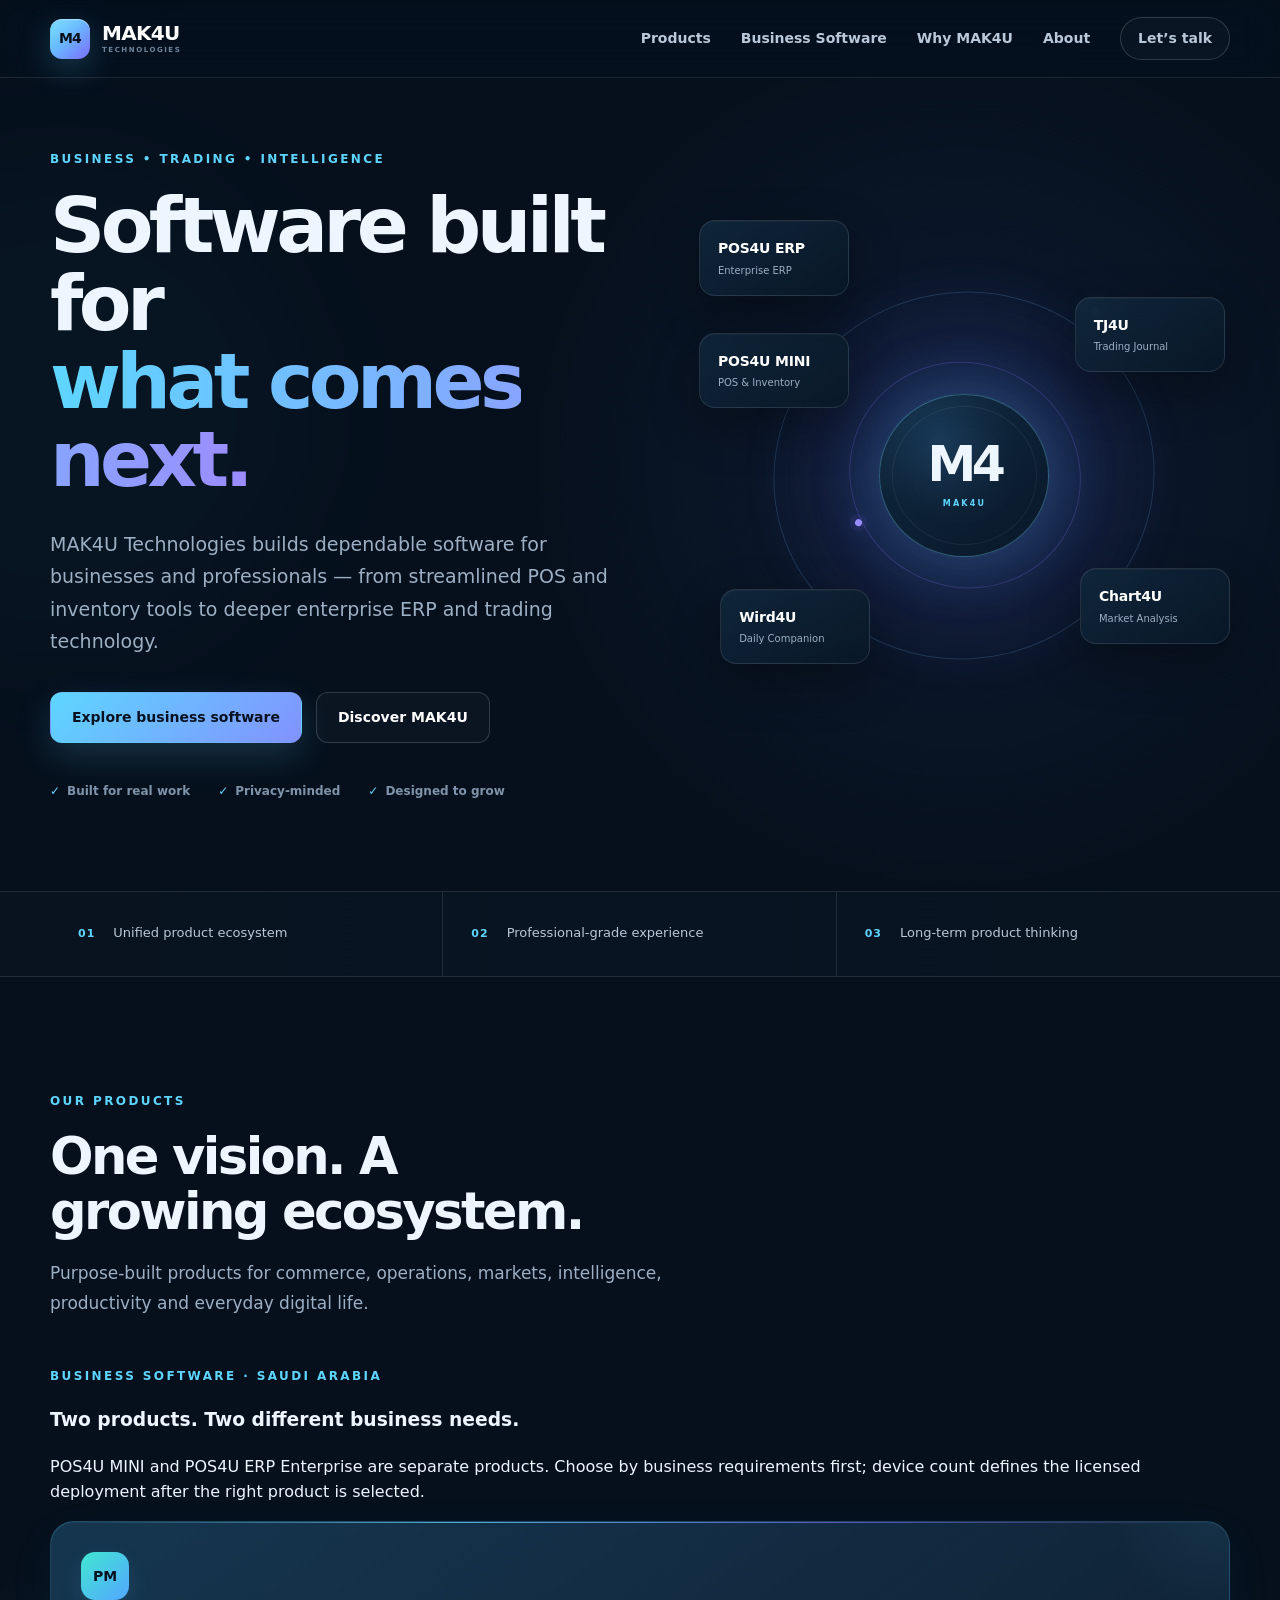
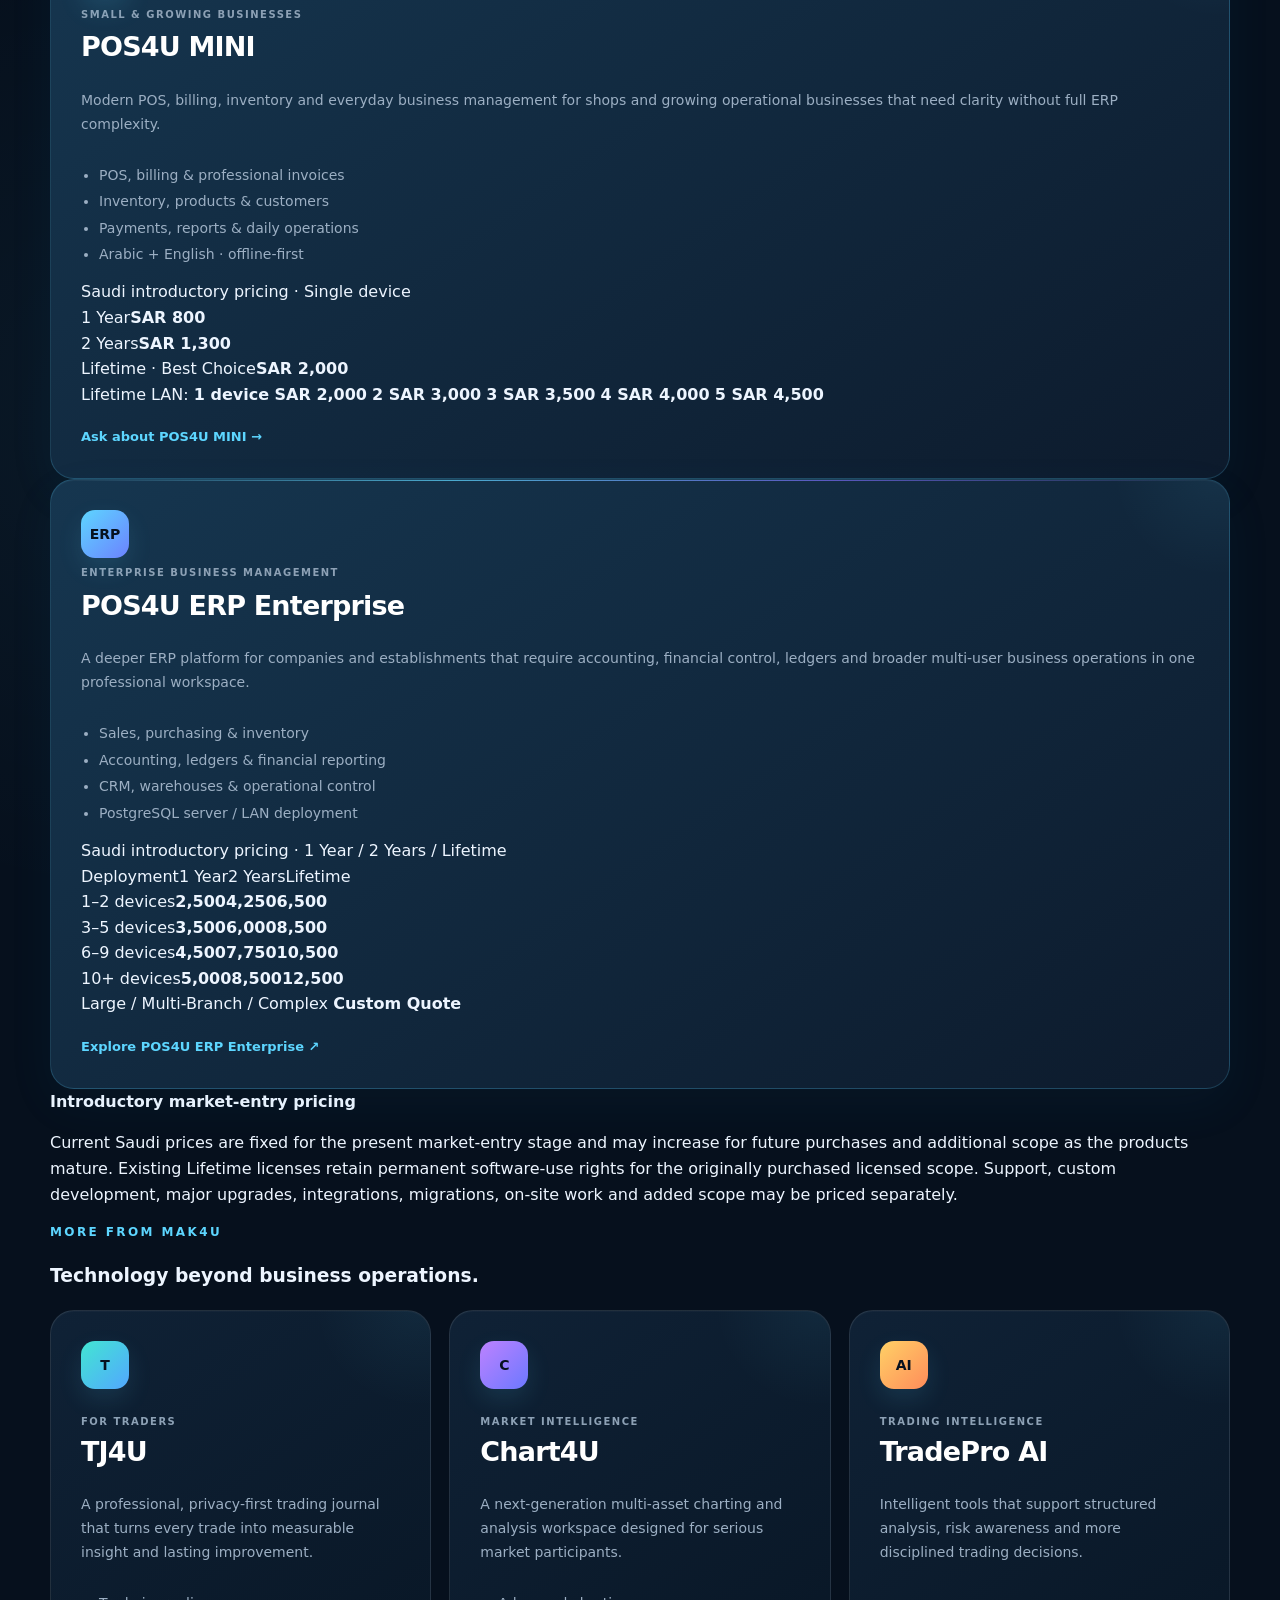
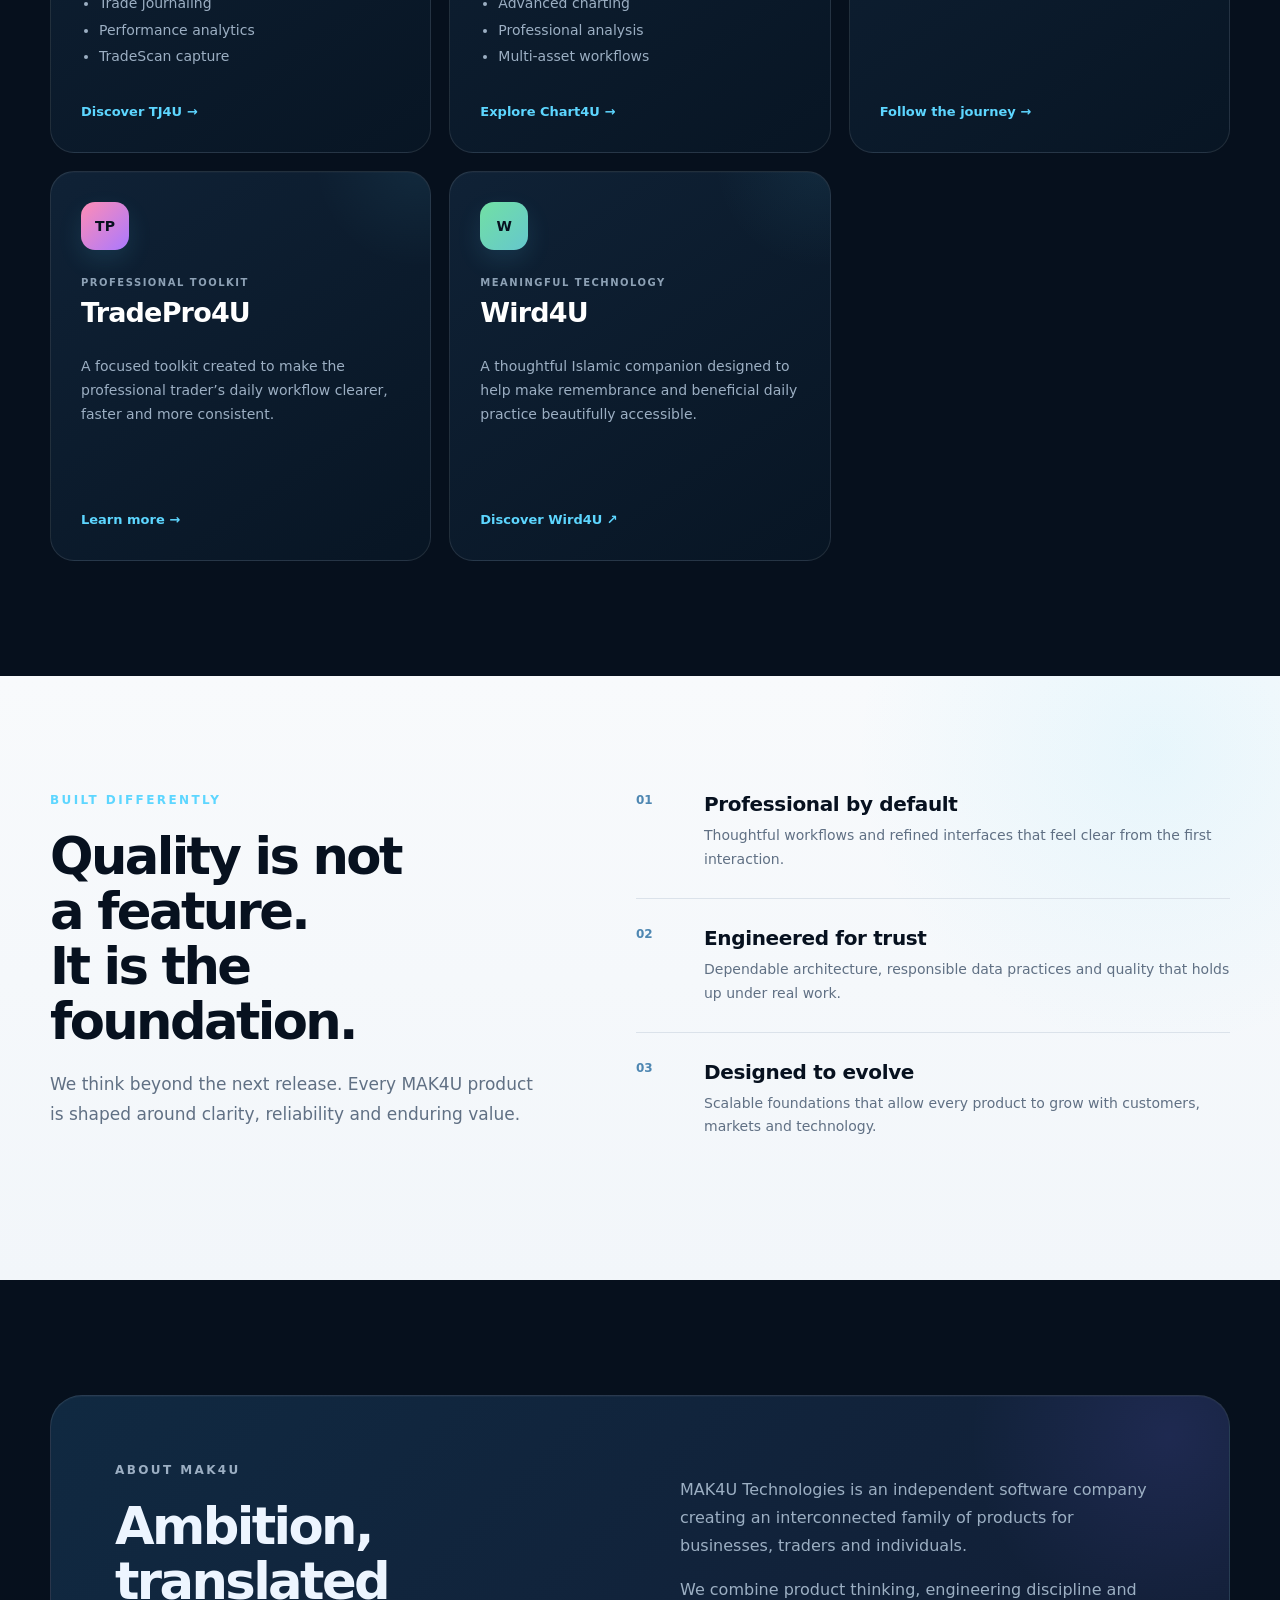
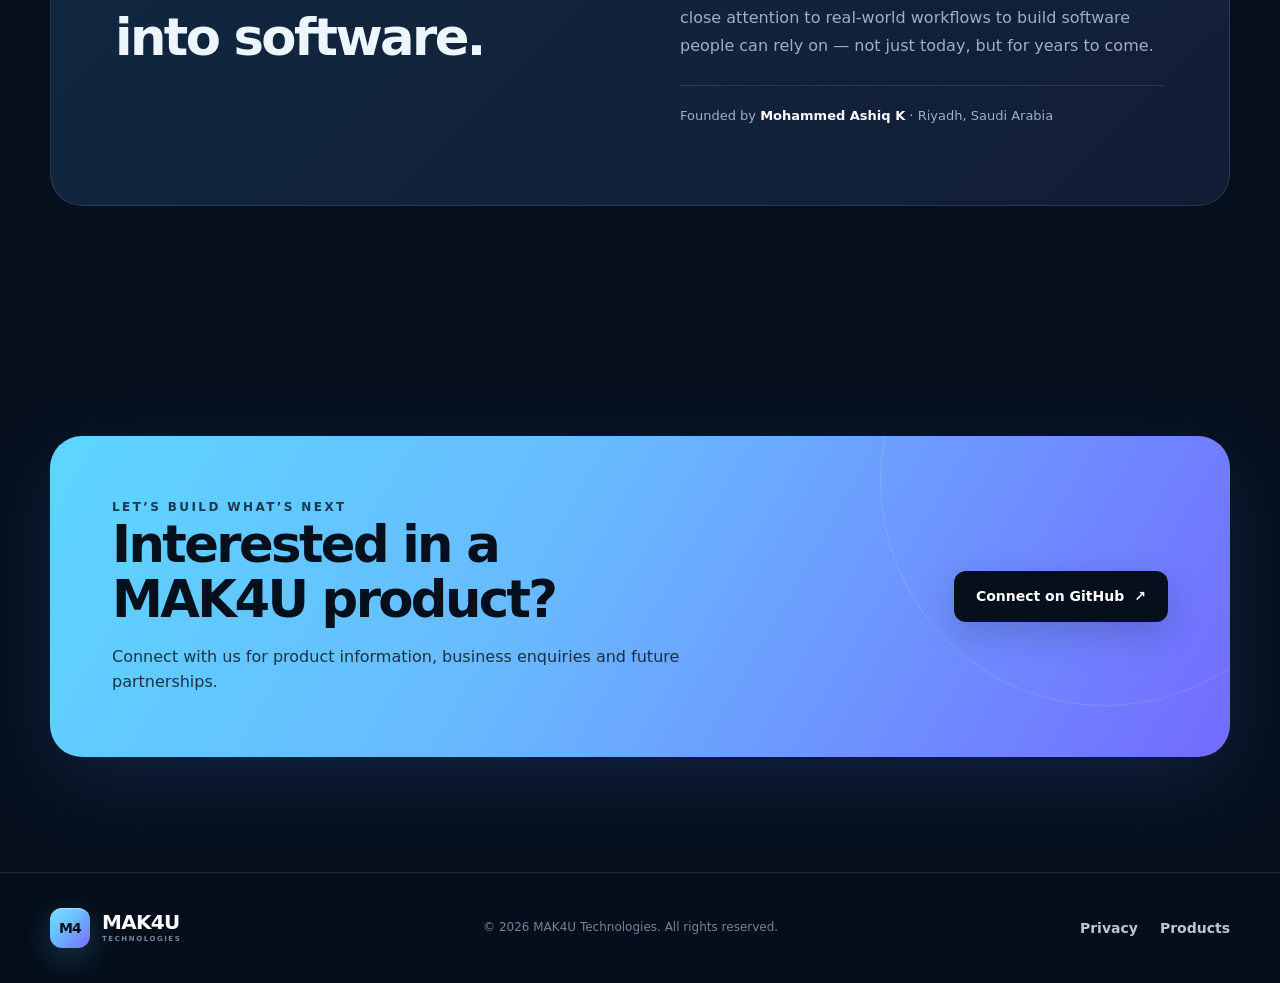
==== commit 9981b47a: "Revise meta tags and hero section content Updated meta description and Open Graph description for be" ====
--- a/index.html
+++ b/index.html
@@ -4,9 +4,9 @@
   <meta charset="utf-8">
   <meta name="viewport" content="width=device-width,initial-scale=1">
   <meta name="theme-color" content="#07111f">
-  <meta name="description" content="MAK4U Technologies builds premium business, trading, AI and productivity software designed for ambitious teams, professionals and future-focused organizations.">
+  <meta name="description" content="MAK4U Technologies builds professional business software, POS, ERP, trading and digital products for organizations, growing businesses and professionals.">
   <meta property="og:title" content="MAK4U Technologies — Software built for what comes next">
-  <meta property="og:description" content="Enterprise business software, professional trading technology and intelligent digital products by MAK4U Technologies.">
+  <meta property="og:description" content="POS4U MINI, POS4U ERP Enterprise, professional trading technology and digital products by MAK4U Technologies.">
   <meta property="og:type" content="website">
   <meta property="og:url" content="https://mak4u.tech/">
   <meta property="og:site_name" content="MAK4U Technologies">
@@ -36,6 +36,7 @@
 
       <div class="nav-links" id="nav-links">
         <a href="#products">Products</a>
+        <a href="#business-software">Business Software</a>
         <a href="#principles">Why MAK4U</a>
         <a href="#about">About</a>
         <a class="nav-cta" href="#contact">Let’s talk</a>
@@ -49,19 +50,19 @@
         <p class="eyebrow">BUSINESS • TRADING • INTELLIGENCE</p>
         <h1>Software built for<br><span>what comes next.</span></h1>
         <p class="hero-lead">
-          MAK4U Technologies builds premium, dependable software that helps businesses operate better,
-          traders think clearer, and professionals make sharper decisions.
+          MAK4U Technologies builds dependable software for businesses and professionals — from
+          streamlined POS and inventory tools to deeper enterprise ERP and trading technology.
         </p>
 
         <div class="hero-actions">
-          <a class="button primary" href="#products">Explore our products</a>
+          <a class="button primary" href="#business-software">Explore business software</a>
           <a class="button secondary" href="#about">Discover MAK4U</a>
         </div>
 
         <div class="trust-row" aria-label="Product qualities">
-          <span>Enterprise-ready</span>
+          <span>Built for real work</span>
           <span>Privacy-minded</span>
-          <span>Built to scale</span>
+          <span>Designed to grow</span>
         </div>
       </div>
 
@@ -75,8 +76,13 @@
         </div>
 
         <div class="float-card card-pos">
+          <b>POS4U MINI</b>
+          <small>POS & Inventory</small>
+        </div>
+
+        <div class="float-card card-erp">
           <b>POS4U ERP</b>
-          <small>Business OS</small>
+          <small>Enterprise ERP</small>
         </div>
 
         <div class="float-card card-trade">
@@ -118,30 +124,118 @@
         <p class="eyebrow">OUR PRODUCTS</p>
         <h2>One vision. A growing ecosystem.</h2>
         <p>
-          Purpose-built products for commerce, markets, intelligence, productivity and
-          everyday digital life.
+          Purpose-built products for commerce, operations, markets, intelligence,
+          productivity and everyday digital life.
         </p>
       </div>
 
+      <div class="business-software-block" id="business-software">
+        <div class="business-heading reveal">
+          <div>
+            <p class="eyebrow">BUSINESS SOFTWARE · SAUDI ARABIA</p>
+            <h3>Two products. Two different business needs.</h3>
+          </div>
+          <p>
+            POS4U MINI and POS4U ERP Enterprise are separate products. Choose by
+            business requirements first; device count defines the licensed deployment
+            after the right product is selected.
+          </p>
+        </div>
+
+        <div class="business-product-grid">
+          <article class="product featured business-product reveal">
+            <div class="product-topline">
+              <span class="product-icon cyan">PM</span>
+              <span class="status">Small & growing businesses</span>
+            </div>
+            <h3>POS4U MINI</h3>
+            <p>
+              Modern POS, billing, inventory and everyday business management for
+              shops and growing operational businesses that need clarity without
+              full ERP complexity.
+            </p>
+            <ul>
+              <li>POS, billing & professional invoices</li>
+              <li>Inventory, products & customers</li>
+              <li>Payments, reports & daily operations</li>
+              <li>Arabic + English · offline-first</li>
+            </ul>
+
+            <div class="price-panel" aria-label="POS4U MINI Saudi introductory pricing">
+              <div class="price-panel-label">Saudi introductory pricing · Single device</div>
+              <div class="price-row three">
+                <div><span>1 Year</span><strong>SAR 800</strong></div>
+                <div><span>2 Years</span><strong>SAR 1,300</strong></div>
+                <div class="recommended"><span>Lifetime · Best Choice</span><strong>SAR 2,000</strong></div>
+              </div>
+              <div class="lan-ladder">
+                <span>Lifetime LAN:</span>
+                <b>1 device SAR 2,000</b>
+                <b>2 SAR 3,000</b>
+                <b>3 SAR 3,500</b>
+                <b>4 SAR 4,000</b>
+                <b>5 SAR 4,500</b>
+              </div>
+            </div>
+
+            <a href="#contact">Ask about POS4U MINI <span>→</span></a>
+          </article>
+
+          <article class="product featured business-product reveal">
+            <div class="product-topline">
+              <span class="product-icon">ERP</span>
+              <span class="status">Enterprise business management</span>
+            </div>
+            <h3>POS4U ERP Enterprise</h3>
+            <p>
+              A deeper ERP platform for companies and establishments that require
+              accounting, financial control, ledgers and broader multi-user business
+              operations in one professional workspace.
+            </p>
+            <ul>
+              <li>Sales, purchasing & inventory</li>
+              <li>Accounting, ledgers & financial reporting</li>
+              <li>CRM, warehouses & operational control</li>
+              <li>PostgreSQL server / LAN deployment</li>
+            </ul>
+
+            <div class="price-panel" aria-label="POS4U ERP Enterprise Saudi introductory pricing">
+              <div class="price-panel-label">Saudi introductory pricing · 1 Year / 2 Years / Lifetime</div>
+              <div class="erp-price-head"><span>Deployment</span><span>1 Year</span><span>2 Years</span><span>Lifetime</span></div>
+              <div class="erp-price-list">
+                <div><span>1–2 devices</span><b>2,500</b><b>4,250</b><strong>6,500</strong></div>
+                <div><span>3–5 devices</span><b>3,500</b><b>6,000</b><strong>8,500</strong></div>
+                <div><span>6–9 devices</span><b>4,500</b><b>7,750</b><strong>10,500</strong></div>
+                <div><span>10+ devices</span><b>5,000</b><b>8,500</b><strong>12,500</strong></div>
+              </div>
+              <div class="custom-quote">Large / Multi-Branch / Complex <strong>Custom Quote</strong></div>
+            </div>
+
+            <a href="https://pos4uerp.online" target="_blank" rel="noopener noreferrer" aria-label="Explore POS4U ERP Enterprise">
+              Explore POS4U ERP Enterprise <span>↗</span>
+            </a>
+          </article>
+        </div>
+
+        <div class="commercial-note reveal">
+          <strong>Introductory market-entry pricing</strong>
+          <p>
+            Current Saudi prices are fixed for the present market-entry stage and may
+            increase for future purchases and additional scope as the products mature.
+            Existing Lifetime licenses retain permanent software-use rights for the
+            originally purchased licensed scope. Support, custom development, major
+            upgrades, integrations, migrations, on-site work and added scope may be
+            priced separately.
+          </p>
+        </div>
+      </div>
+
+      <div class="ecosystem-heading reveal">
+        <p class="eyebrow">MORE FROM MAK4U</p>
+        <h3>Technology beyond business operations.</h3>
+      </div>
+
       <div class="product-grid">
-        <article class="product featured reveal">
-          <span class="product-icon">P</span>
-          <span class="status">Enterprise platform</span>
-          <h3>POS4U ERP</h3>
-          <p>
-            A complete POS and ERP platform bringing sales, inventory, accounting,
-            CRM and operations into one intelligent workspace.
-          </p>
-          <ul>
-            <li>Point of sale & invoicing</li>
-            <li>Inventory & accounting</li>
-            <li>Business intelligence</li>
-          </ul>
-          <a href="https://pos4uerp.online" target="_blank" rel="noopener noreferrer" aria-label="Explore POS4U ERP">
-            Explore POS4U ERP <span>↗</span>
-          </a>
-        </article>
-
         <article class="product reveal">
           <span class="product-icon cyan">T</span>
           <span class="status">For traders</span>
--- a/styles.css
+++ b/styles.css
@@ -1 +1,1964 @@
-:root{--bg:#06101d;--surface:#0b1929;--ink:#edf5ff;--muted:#9cafc3;--line:rgba(255,255,255,.1);--accent:#5dd6ff;--accent2:#7c6cff;--light:#f5f8fb;--dark:#07111f;--radius:24px}*{box-sizing:border-box}html{scroll-behavior:smooth}body{margin:0;background:var(--bg);color:var(--ink);font-family:Inter,ui-sans-serif,system-ui,-apple-system,"Segoe UI",sans-serif;line-height:1.6}.shell{width:min(1180px,calc(100% - 40px));margin-inline:auto}.skip-link{position:fixed;left:20px;top:-60px;background:#fff;color:#000;padding:10px 16px;z-index:100}.skip-link:focus{top:12px}.site-header{height:78px;position:fixed;inset:0 0 auto;z-index:50;background:rgba(6,16,29,.76);backdrop-filter:blur(18px);border-bottom:1px solid var(--line)}.nav{height:100%;display:flex;align-items:center;justify-content:space-between}.brand{display:flex;align-items:center;gap:11px;color:#fff;text-decoration:none;font-size:20px;font-weight:750;letter-spacing:-.5px}.brand-mark{width:38px;height:38px;display:grid;place-items:center;border-radius:11px;background:linear-gradient(135deg,var(--accent),var(--accent2));color:#06101d;font-weight:900;font-size:14px;box-shadow:0 8px 30px rgba(93,214,255,.22)}.nav-links{display:flex;gap:30px;align-items:center}.nav-links a,footer a{color:#b9c8d8;text-decoration:none;font-size:14px}.nav-links a:hover,footer a:hover{color:white}.nav-cta{border:1px solid var(--line);padding:9px 16px;border-radius:999px}.menu-button{display:none;background:none;border:0}.hero{min-height:780px;padding-top:150px;padding-bottom:90px;display:grid;grid-template-columns:1.06fr .94fr;align-items:center;gap:40px}.eyebrow{font-size:12px;font-weight:800;letter-spacing:2.4px;color:var(--accent);margin:0 0 18px}.hero h1{font-size:clamp(52px,6vw,84px);line-height:1.02;letter-spacing:-4.5px;margin:0}.hero h1 span{background:linear-gradient(90deg,#5dd6ff,#9b8cff);-webkit-background-clip:text;background-clip:text;color:transparent}.hero-lead{font-size:19px;color:var(--muted);max-width:620px;margin:28px 0 34px}.hero-actions{display:flex;gap:14px;flex-wrap:wrap}.button{display:inline-flex;align-items:center;justify-content:center;gap:10px;text-decoration:none;padding:14px 21px;border-radius:12px;font-weight:750;font-size:14px}.primary{background:linear-gradient(135deg,var(--accent),#8292ff);color:#07111f}.secondary{color:white;border:1px solid var(--line);background:rgba(255,255,255,.03)}.trust-row{display:flex;gap:28px;margin-top:38px;color:#7f94aa;font-size:12px}.trust-row span:before{content:"✓";color:var(--accent);margin-right:7px}.hero-visual{position:relative;height:510px;isolation:isolate}.hero-visual:before{content:"";position:absolute;inset:12%;border-radius:50%;background:radial-gradient(circle,rgba(85,154,255,.2),transparent 64%);filter:blur(8px)}.orbit{position:absolute;inset:14%;border:1px solid rgba(125,190,255,.2);border-radius:50%;transform:rotate(-14deg)}.orbit-two{inset:28%;transform:rotate(30deg)}.core{position:absolute;inset:35%;border-radius:50%;background:linear-gradient(145deg,#142a43,#07111f);border:1px solid rgba(107,209,255,.35);display:grid;place-content:center;text-align:center;box-shadow:0 0 80px rgba(74,155,255,.25)}.core span{font-weight:900;font-size:50px;letter-spacing:-4px}.core small{color:var(--accent);font-size:8px;letter-spacing:2px}.float-card{position:absolute;padding:16px 18px;width:145px;border-radius:16px;background:rgba(14,31,49,.86);border:1px solid var(--line);box-shadow:0 18px 50px rgba(0,0,0,.32);backdrop-filter:blur(12px)}.float-card b,.float-card small{display:block}.float-card small{font-size:10px;color:var(--muted);margin-top:3px}.card-pos{left:0;top:22%}.card-trade{right:1%;top:15%}.card-chart{right:0;bottom:17%}.card-wird{left:4%;bottom:13%}.metric-strip{border-block:1px solid var(--line);background:rgba(255,255,255,.018)}.metrics{display:grid;grid-template-columns:repeat(3,1fr)}.metrics div{display:flex;align-items:center;gap:18px;padding:28px;border-right:1px solid var(--line)}.metrics div:last-child{border:0}.metrics strong{font-size:12px;color:var(--accent)}.metrics span{font-size:13px;color:#b9c8d8}.section{padding-block:115px}.section-heading{max-width:680px;margin-bottom:48px}.section-heading h2,.about h2,.contact-card h2{font-size:clamp(38px,4vw,58px);line-height:1.08;letter-spacing:-2.5px;margin:0 0 20px}.section-heading>p:last-child{color:var(--muted);font-size:17px}.product-grid{display:grid;grid-template-columns:repeat(3,1fr);gap:18px}.product{min-height:390px;padding:30px;border-radius:var(--radius);background:linear-gradient(145deg,rgba(16,35,55,.95),rgba(8,22,36,.95));border:1px solid var(--line);display:flex;flex-direction:column;transition:.3s transform,.3s border-color}.product:hover{transform:translateY(-6px);border-color:rgba(93,214,255,.35)}.product.featured{background:linear-gradient(145deg,rgba(21,53,78,.98),rgba(13,27,45,.98))}.product-icon{width:48px;height:48px;border-radius:14px;display:grid;place-items:center;background:linear-gradient(135deg,#5dd6ff,#6c82ff);color:#07111f;font-weight:900}.product-icon.cyan{background:linear-gradient(135deg,#42e6d2,#52a7ff)}.product-icon.violet{background:linear-gradient(135deg,#bd82ff,#6c78ff)}.product-icon.amber{background:linear-gradient(135deg,#ffd166,#ff8c5a)}.product-icon.rose{background:linear-gradient(135deg,#ff8db5,#aa78ff)}.product-icon.green{background:linear-gradient(135deg,#72e0a4,#65c7cd)}.status{font-size:10px;text-transform:uppercase;letter-spacing:1.5px;color:#8196aa;margin-top:25px}.product h3{font-size:27px;margin:6px 0 10px}.product p,.product li{color:var(--muted);font-size:14px}.product ul{padding-left:18px;margin:10px 0}.product>a{color:var(--accent);text-decoration:none;font-size:13px;font-weight:750;margin-top:auto;padding-top:20px}.principles{background:var(--light);color:var(--dark)}.split{display:grid;grid-template-columns:.9fr 1.1fr;gap:100px}.principles .section-heading{margin:0}.principles .section-heading>p:last-child{color:#607084}.principle-list article{display:grid;grid-template-columns:48px 1fr;gap:20px;padding:26px 0;border-bottom:1px solid #dbe2ea}.principle-list article:first-child{padding-top:0}.principle-list span{font-weight:800;color:#4e87b2;font-size:12px}.principle-list h3{font-size:20px;margin:0 0 5px}.principle-list p{margin:0;color:#607084;font-size:14px}.about-card{display:grid;grid-template-columns:1fr 1fr;gap:80px;padding:64px;border-radius:32px;background:linear-gradient(135deg,#102941,#121d35);border:1px solid var(--line)}.about-card p{color:var(--muted)}.founder{padding-top:18px;border-top:1px solid var(--line);font-size:13px}.founder strong{color:#fff}.contact-card{padding:62px;display:flex;align-items:center;justify-content:space-between;gap:40px;border-radius:32px;background:linear-gradient(120deg,#5dd6ff,#736bff);color:#06101d}.contact-card .eyebrow{color:#173b54}.contact-card p{margin-bottom:0;max-width:650px}.contact-card h2{margin-bottom:12px}.light{background:#06101d;color:#fff;white-space:nowrap}footer{border-top:1px solid var(--line);padding:35px 0}.footer-inner{display:flex;align-items:center;justify-content:space-between;gap:20px}.footer-inner p{color:#6f8499;font-size:12px}.footer-inner>div{display:flex;gap:20px}.reveal{opacity:0;transform:translateY(18px);transition:.7s ease}.reveal.visible{opacity:1;transform:none}@media(max-width:900px){.hero{grid-template-columns:1fr;padding-top:135px}.hero-visual{height:430px}.product-grid{grid-template-columns:repeat(2,1fr)}.split,.about-card{grid-template-columns:1fr;gap:45px}.metrics div{padding:20px 12px}.trust-row{flex-wrap:wrap}.about-card{padding:42px}.contact-card{align-items:flex-start;flex-direction:column}}@media(max-width:650px){.shell{width:min(100% - 28px,1180px)}.menu-button{display:grid;gap:5px;padding:10px}.menu-button span{display:block;width:23px;height:2px;background:#fff}.nav-links{position:absolute;top:78px;left:0;right:0;background:#081421;border-bottom:1px solid var(--line);padding:24px;display:none;flex-direction:column;align-items:flex-start}.nav-links.open{display:flex}.hero{min-height:auto;padding-top:130px}.hero h1{letter-spacing:-2.8px}.hero-visual{height:370px}.float-card{width:125px;padding:12px}.metrics{grid-template-columns:1fr}.metrics div{border-right:0;border-bottom:1px solid var(--line)}.product-grid{grid-template-columns:1fr}.section{padding-block:80px}.about-card,.contact-card{padding:30px}.footer-inner{flex-direction:column;align-items:flex-start}.trust-row{gap:14px 20px}}@media(prefers-reduced-motion:reduce){html{scroll-behavior:auto}.reveal{opacity:1;transform:none;transition:none}}
+/* ==========================================================================
+   MAK4U Technologies
+   Corporate Website Design System
+   ========================================================================== */
+
+:root {
+  color-scheme: dark;
+
+  --bg: #06101d;
+  --bg-deep: #030a12;
+  --surface: #0b1929;
+  --surface-soft: #102237;
+  --surface-elevated: #132940;
+
+  --ink: #edf5ff;
+  --ink-strong: #ffffff;
+  --muted: #9cafc3;
+  --muted-soft: #71869b;
+
+  --line: rgba(255, 255, 255, 0.1);
+  --line-strong: rgba(255, 255, 255, 0.16);
+
+  --accent: #5dd6ff;
+  --accent-bright: #7fe4ff;
+  --accent2: #7c6cff;
+  --accent2-bright: #9c8cff;
+
+  --light: #f5f8fb;
+  --light-ink: #07111f;
+  --light-muted: #607084;
+
+  --success: #72e0a4;
+
+  --radius-sm: 12px;
+  --radius-md: 18px;
+  --radius: 24px;
+  --radius-lg: 32px;
+
+  --shadow-sm: 0 12px 32px rgba(0, 0, 0, 0.18);
+  --shadow-md: 0 24px 70px rgba(0, 0, 0, 0.28);
+  --shadow-accent: 0 20px 70px rgba(93, 214, 255, 0.14);
+
+  --header-height: 78px;
+
+  --ease-standard: cubic-bezier(0.2, 0.7, 0.2, 1);
+}
+
+
+/* ==========================================================================
+   Reset / Base
+   ========================================================================== */
+
+*,
+*::before,
+*::after {
+  box-sizing: border-box;
+}
+
+html {
+  scroll-behavior: smooth;
+  scroll-padding-top: calc(var(--header-height) + 24px);
+}
+
+body {
+  margin: 0;
+  min-width: 320px;
+  overflow-x: hidden;
+
+  background:
+    radial-gradient(
+      circle at 75% 8%,
+      rgba(89, 129, 255, 0.09),
+      transparent 27rem
+    ),
+    radial-gradient(
+      circle at 10% 35%,
+      rgba(93, 214, 255, 0.045),
+      transparent 30rem
+    ),
+    var(--bg);
+
+  color: var(--ink);
+
+  font-family:
+    Inter,
+    ui-sans-serif,
+    system-ui,
+    -apple-system,
+    BlinkMacSystemFont,
+    "Segoe UI",
+    sans-serif;
+
+  font-synthesis: none;
+  line-height: 1.6;
+  text-rendering: optimizeLegibility;
+  -webkit-font-smoothing: antialiased;
+}
+
+button,
+a {
+  -webkit-tap-highlight-color: transparent;
+}
+
+button {
+  font: inherit;
+}
+
+a {
+  text-underline-offset: 4px;
+}
+
+img,
+svg {
+  max-width: 100%;
+}
+
+::selection {
+  background: rgba(93, 214, 255, 0.24);
+  color: var(--ink-strong);
+}
+
+.shell {
+  width: min(1180px, calc(100% - 40px));
+  margin-inline: auto;
+}
+
+
+/* ==========================================================================
+   Accessibility
+   ========================================================================== */
+
+.skip-link {
+  position: fixed;
+  top: -70px;
+  left: 20px;
+  z-index: 500;
+
+  padding: 11px 17px;
+  border-radius: 10px;
+
+  background: #ffffff;
+  color: #000000;
+
+  font-size: 14px;
+  font-weight: 800;
+  text-decoration: none;
+
+  box-shadow: var(--shadow-sm);
+}
+
+.skip-link:focus {
+  top: 12px;
+}
+
+a:focus-visible,
+button:focus-visible {
+  outline: 3px solid rgba(93, 214, 255, 0.72);
+  outline-offset: 4px;
+}
+
+
+/* ==========================================================================
+   Header / Navigation
+   ========================================================================== */
+
+.site-header {
+  position: fixed;
+  inset: 0 0 auto;
+  z-index: 50;
+
+  height: var(--header-height);
+
+  background: rgba(6, 16, 29, 0.75);
+  border-bottom: 1px solid var(--line);
+
+  -webkit-backdrop-filter: blur(20px) saturate(145%);
+  backdrop-filter: blur(20px) saturate(145%);
+}
+
+.nav {
+  height: 100%;
+
+  display: flex;
+  align-items: center;
+  justify-content: space-between;
+
+  gap: 30px;
+}
+
+.brand {
+  display: inline-flex;
+  align-items: center;
+
+  gap: 12px;
+
+  color: var(--ink-strong);
+  text-decoration: none;
+
+  font-size: 20px;
+  font-weight: 820;
+  letter-spacing: -0.7px;
+
+  transition:
+    opacity 180ms ease,
+    transform 180ms ease;
+}
+
+.brand:hover {
+  opacity: 0.96;
+}
+
+.brand:active {
+  transform: translateY(1px);
+}
+
+.brand-mark {
+  position: relative;
+  isolation: isolate;
+
+  width: 40px;
+  height: 40px;
+
+  display: grid;
+  place-items: center;
+
+  flex: 0 0 auto;
+
+  border-radius: 12px;
+
+  background:
+    linear-gradient(
+      135deg,
+      var(--accent) 0%,
+      #68bbff 43%,
+      var(--accent2) 100%
+    );
+
+  color: #06101d;
+
+  font-size: 14px;
+  font-weight: 950;
+  letter-spacing: -0.8px;
+
+  box-shadow:
+    0 10px 32px rgba(93, 214, 255, 0.22),
+    inset 0 1px rgba(255, 255, 255, 0.45);
+}
+
+.brand-mark::after {
+  content: "";
+
+  position: absolute;
+  inset: 1px;
+
+  z-index: -1;
+
+  border-radius: inherit;
+
+  background:
+    linear-gradient(
+      145deg,
+      rgba(255, 255, 255, 0.2),
+      transparent 45%
+    );
+
+  pointer-events: none;
+}
+
+/*
+   Displays the corporate descriptor without requiring an HTML restructure.
+
+   Header/footer still retain MAK4U as the primary visual identity while
+   TECHNOLOGIES acts as the corporate descriptor.
+*/
+.brand > span:last-child {
+  display: flex;
+  flex-direction: column;
+  justify-content: center;
+
+  line-height: 1;
+}
+
+.brand > span:last-child::after {
+  content: "TECHNOLOGIES";
+
+  margin-top: 4px;
+
+  color: var(--muted-soft);
+
+  font-size: 7px;
+  font-weight: 800;
+  letter-spacing: 1.55px;
+}
+
+.nav-links {
+  display: flex;
+  align-items: center;
+
+  gap: 30px;
+}
+
+.nav-links a,
+footer a {
+  position: relative;
+
+  color: #b9c8d8;
+  text-decoration: none;
+
+  font-size: 14px;
+  font-weight: 580;
+
+  transition:
+    color 180ms ease,
+    border-color 180ms ease,
+    background 180ms ease,
+    transform 180ms ease;
+}
+
+.nav-links > a:not(.nav-cta)::after {
+  content: "";
+
+  position: absolute;
+  left: 0;
+  right: 100%;
+  bottom: -7px;
+
+  height: 1px;
+
+  background: linear-gradient(
+    90deg,
+    var(--accent),
+    var(--accent2)
+  );
+
+  transition: right 220ms var(--ease-standard);
+}
+
+.nav-links > a:not(.nav-cta):hover::after {
+  right: 0;
+}
+
+.nav-links a:hover,
+footer a:hover {
+  color: var(--ink-strong);
+}
+
+.nav-cta {
+  padding: 9px 17px;
+
+  border: 1px solid var(--line-strong);
+  border-radius: 999px;
+
+  background: rgba(255, 255, 255, 0.025);
+}
+
+.nav-cta:hover {
+  border-color: rgba(93, 214, 255, 0.35);
+
+  background: rgba(93, 214, 255, 0.06);
+
+  transform: translateY(-1px);
+}
+
+.menu-button {
+  display: none;
+
+  cursor: pointer;
+
+  background: none;
+  border: 0;
+  color: inherit;
+}
+
+
+/* ==========================================================================
+   Hero
+   ========================================================================== */
+
+.hero {
+  position: relative;
+
+  min-height: 780px;
+
+  padding-top: 150px;
+  padding-bottom: 90px;
+
+  display: grid;
+  grid-template-columns: 1.06fr 0.94fr;
+  align-items: center;
+
+  gap: 50px;
+}
+
+.hero::before {
+  content: "";
+
+  position: absolute;
+  top: 18%;
+  left: -20%;
+
+  width: 500px;
+  height: 500px;
+
+  border-radius: 50%;
+
+  background: rgba(93, 214, 255, 0.025);
+  filter: blur(60px);
+
+  pointer-events: none;
+}
+
+.hero-copy {
+  position: relative;
+  z-index: 2;
+}
+
+.eyebrow {
+  margin: 0 0 18px;
+
+  color: var(--accent);
+
+  font-size: 12px;
+  font-weight: 850;
+  letter-spacing: 2.4px;
+
+  text-transform: uppercase;
+}
+
+.hero h1 {
+  max-width: 760px;
+
+  margin: 0;
+
+  font-size: clamp(52px, 6vw, 84px);
+  font-weight: 780;
+  line-height: 1.015;
+  letter-spacing: -4.6px;
+
+  text-wrap: balance;
+}
+
+.hero h1 span {
+  background:
+    linear-gradient(
+      92deg,
+      var(--accent) 0%,
+      #79b6ff 48%,
+      var(--accent2-bright) 100%
+    );
+
+  -webkit-background-clip: text;
+  background-clip: text;
+
+  color: transparent;
+}
+
+.hero-lead {
+  max-width: 640px;
+
+  margin: 29px 0 35px;
+
+  color: var(--muted);
+
+  font-size: 19px;
+  line-height: 1.7;
+}
+
+.hero-actions {
+  display: flex;
+  flex-wrap: wrap;
+
+  gap: 14px;
+}
+
+
+/* ==========================================================================
+   Buttons
+   ========================================================================== */
+
+.button {
+  position: relative;
+
+  display: inline-flex;
+  align-items: center;
+  justify-content: center;
+
+  min-height: 48px;
+
+  gap: 10px;
+
+  padding: 13px 21px;
+
+  border: 1px solid transparent;
+  border-radius: var(--radius-sm);
+
+  text-decoration: none;
+
+  font-size: 14px;
+  font-weight: 780;
+
+  transition:
+    transform 180ms var(--ease-standard),
+    box-shadow 180ms ease,
+    background 180ms ease,
+    border-color 180ms ease;
+}
+
+.button:hover {
+  transform: translateY(-2px);
+}
+
+.button:active {
+  transform: translateY(0);
+}
+
+.primary {
+  background:
+    linear-gradient(
+      135deg,
+      var(--accent),
+      #8292ff
+    );
+
+  color: #07111f;
+
+  box-shadow:
+    0 13px 34px rgba(93, 214, 255, 0.17);
+}
+
+.primary:hover {
+  box-shadow:
+    0 17px 45px rgba(93, 214, 255, 0.25);
+}
+
+.secondary {
+  border-color: var(--line-strong);
+
+  background: rgba(255, 255, 255, 0.025);
+  color: var(--ink-strong);
+}
+
+.secondary:hover {
+  border-color: rgba(93, 214, 255, 0.28);
+
+  background: rgba(255, 255, 255, 0.055);
+}
+
+
+/* ==========================================================================
+   Hero Trust Indicators
+   ========================================================================== */
+
+.trust-row {
+  display: flex;
+  flex-wrap: wrap;
+
+  gap: 28px;
+
+  margin-top: 39px;
+
+  color: #7f94aa;
+
+  font-size: 12px;
+  font-weight: 550;
+}
+
+.trust-row span {
+  display: inline-flex;
+  align-items: center;
+}
+
+.trust-row span::before {
+  content: "\2713";
+
+  margin-right: 7px;
+
+  color: var(--accent);
+
+  font-weight: 900;
+}
+
+
+/* ==========================================================================
+   MAK4U Ecosystem Visual
+   ========================================================================== */
+
+.hero-visual {
+  position: relative;
+
+  isolation: isolate;
+
+  width: 100%;
+  max-width: 550px;
+  height: 510px;
+
+  justify-self: end;
+}
+
+.hero-visual::before {
+  content: "";
+
+  position: absolute;
+  inset: 7%;
+
+  border-radius: 50%;
+
+  background:
+    radial-gradient(
+      circle,
+      rgba(93, 214, 255, 0.17),
+      rgba(110, 111, 255, 0.09) 38%,
+      transparent 67%
+    );
+
+  filter: blur(12px);
+
+  pointer-events: none;
+}
+
+.hero-visual::after {
+  content: "";
+
+  position: absolute;
+  inset: 23%;
+
+  z-index: -1;
+
+  border-radius: 50%;
+
+  background:
+    radial-gradient(
+      circle,
+      rgba(117, 111, 255, 0.13),
+      transparent 68%
+    );
+
+  filter: blur(20px);
+}
+
+.orbit {
+  position: absolute;
+  inset: 14%;
+
+  border: 1px solid rgba(125, 190, 255, 0.18);
+  border-radius: 50%;
+
+  transform: rotate(-14deg);
+
+  box-shadow:
+    inset 0 0 36px rgba(93, 214, 255, 0.02);
+}
+
+.orbit::after {
+  content: "";
+
+  position: absolute;
+  top: 14%;
+  right: 5%;
+
+  width: 7px;
+  height: 7px;
+
+  border-radius: 50%;
+
+  background: var(--accent);
+
+  box-shadow:
+    0 0 0 5px rgba(93, 214, 255, 0.07),
+    0 0 22px rgba(93, 214, 255, 0.75);
+}
+
+.orbit-two {
+  inset: 28%;
+
+  transform: rotate(30deg);
+
+  border-color: rgba(140, 124, 255, 0.22);
+}
+
+.orbit-two::after {
+  top: auto;
+  right: auto;
+  bottom: 6%;
+  left: 19%;
+
+  background: var(--accent2-bright);
+
+  box-shadow:
+    0 0 0 5px rgba(124, 108, 255, 0.08),
+    0 0 22px rgba(124, 108, 255, 0.75);
+}
+
+.core {
+  position: absolute;
+  inset: 34%;
+
+  display: grid;
+  place-content: center;
+
+  text-align: center;
+
+  border: 1px solid rgba(107, 209, 255, 0.35);
+  border-radius: 50%;
+
+  background:
+    radial-gradient(
+      circle at 35% 28%,
+      #193a58,
+      #0d2034 48%,
+      #07111f 100%
+    );
+
+  box-shadow:
+    0 0 0 1px rgba(255, 255, 255, 0.025),
+    0 0 75px rgba(74, 155, 255, 0.23),
+    inset 0 0 45px rgba(93, 214, 255, 0.045);
+}
+
+.core::after {
+  content: "";
+
+  position: absolute;
+  inset: 7%;
+
+  border: 1px solid rgba(255, 255, 255, 0.06);
+  border-radius: 50%;
+
+  pointer-events: none;
+}
+
+.core span {
+  font-size: 49px;
+  font-weight: 950;
+  line-height: 1;
+  letter-spacing: -4.5px;
+}
+
+.core small {
+  margin-top: 9px;
+
+  color: var(--accent);
+
+  font-size: 8px;
+  font-weight: 800;
+  letter-spacing: 2.2px;
+}
+
+.float-card {
+  position: absolute;
+  z-index: 3;
+
+  width: 150px;
+
+  padding: 16px 18px;
+
+  border: 1px solid var(--line);
+  border-radius: 16px;
+
+  background:
+    linear-gradient(
+      145deg,
+      rgba(17, 39, 60, 0.9),
+      rgba(9, 24, 39, 0.91)
+    );
+
+  box-shadow:
+    0 18px 50px rgba(0, 0, 0, 0.32),
+    inset 0 1px rgba(255, 255, 255, 0.035);
+
+  -webkit-backdrop-filter: blur(14px);
+  backdrop-filter: blur(14px);
+
+  transition:
+    transform 250ms var(--ease-standard),
+    border-color 250ms ease,
+    box-shadow 250ms ease;
+}
+
+.float-card:hover {
+  border-color: rgba(93, 214, 255, 0.3);
+
+  box-shadow:
+    0 24px 60px rgba(0, 0, 0, 0.4),
+    0 0 30px rgba(93, 214, 255, 0.07);
+
+  transform: translateY(-4px);
+}
+
+.float-card b,
+.float-card small {
+  display: block;
+}
+
+.float-card b {
+  color: var(--ink-strong);
+
+  font-size: 14px;
+  font-weight: 800;
+  letter-spacing: -0.2px;
+}
+
+.float-card small {
+  margin-top: 3px;
+
+  color: var(--muted);
+
+  font-size: 10px;
+}
+
+.card-pos {
+  top: 22%;
+  left: 0;
+}
+
+.card-trade {
+  top: 15%;
+  right: 1%;
+}
+
+.card-chart {
+  right: 0;
+  bottom: 17%;
+}
+
+.card-wird {
+  bottom: 13%;
+  left: 4%;
+}
+
+
+/* ==========================================================================
+   Metric Strip
+   ========================================================================== */
+
+.metric-strip {
+  position: relative;
+
+  border-block: 1px solid var(--line);
+
+  background:
+    linear-gradient(
+      90deg,
+      rgba(255, 255, 255, 0.012),
+      rgba(93, 214, 255, 0.018),
+      rgba(255, 255, 255, 0.012)
+    );
+}
+
+.metrics {
+  display: grid;
+  grid-template-columns: repeat(3, 1fr);
+}
+
+.metrics div {
+  display: flex;
+  align-items: center;
+
+  gap: 18px;
+
+  min-height: 84px;
+
+  padding: 26px 28px;
+
+  border-right: 1px solid var(--line);
+}
+
+.metrics div:last-child {
+  border-right: 0;
+}
+
+.metrics strong {
+  color: var(--accent);
+
+  font-size: 11px;
+  font-weight: 900;
+  letter-spacing: 1px;
+}
+
+.metrics span {
+  color: #b9c8d8;
+
+  font-size: 13px;
+  font-weight: 520;
+}
+
+
+/* ==========================================================================
+   Sections
+   ========================================================================== */
+
+.section {
+  padding-block: 115px;
+}
+
+.section-heading {
+  max-width: 700px;
+
+  margin-bottom: 48px;
+}
+
+.section-heading h2,
+.about h2,
+.contact-card h2 {
+  margin: 0 0 20px;
+
+  font-size: clamp(38px, 4vw, 58px);
+  font-weight: 760;
+  line-height: 1.08;
+  letter-spacing: -2.6px;
+
+  text-wrap: balance;
+}
+
+.section-heading > p:last-child {
+  color: var(--muted);
+
+  font-size: 17px;
+  line-height: 1.75;
+}
+
+
+/* ==========================================================================
+   Product Ecosystem
+   ========================================================================== */
+
+.product-grid {
+  display: grid;
+  grid-template-columns: repeat(3, 1fr);
+
+  gap: 18px;
+}
+
+.product {
+  position: relative;
+
+  min-height: 390px;
+
+  overflow: hidden;
+
+  padding: 30px;
+
+  display: flex;
+  flex-direction: column;
+
+  border: 1px solid var(--line);
+  border-radius: var(--radius);
+
+  background:
+    linear-gradient(
+      145deg,
+      rgba(16, 35, 55, 0.96),
+      rgba(8, 22, 36, 0.97)
+    );
+
+  box-shadow:
+    inset 0 1px rgba(255, 255, 255, 0.025);
+
+  transition:
+    transform 260ms var(--ease-standard),
+    border-color 260ms ease,
+    box-shadow 260ms ease;
+}
+
+.product::before {
+  content: "";
+
+  position: absolute;
+  top: -120px;
+  right: -100px;
+
+  width: 220px;
+  height: 220px;
+
+  border-radius: 50%;
+
+  background:
+    radial-gradient(
+      circle,
+      rgba(93, 214, 255, 0.07),
+      transparent 68%
+    );
+
+  pointer-events: none;
+
+  transition: transform 350ms var(--ease-standard);
+}
+
+.product:hover {
+  border-color: rgba(93, 214, 255, 0.31);
+
+  box-shadow:
+    0 20px 50px rgba(0, 0, 0, 0.2),
+    inset 0 1px rgba(255, 255, 255, 0.04);
+
+  transform: translateY(-6px);
+}
+
+.product:hover::before {
+  transform: translate(-16px, 16px) scale(1.08);
+}
+
+.product.featured {
+  border-color: rgba(93, 214, 255, 0.19);
+
+  background:
+    linear-gradient(
+      145deg,
+      rgba(22, 55, 81, 0.98),
+      rgba(13, 27, 45, 0.98)
+    );
+
+  box-shadow:
+    inset 0 1px rgba(255, 255, 255, 0.035),
+    0 16px 50px rgba(39, 132, 190, 0.06);
+}
+
+.product.featured::after {
+  content: "";
+
+  position: absolute;
+  top: 0;
+  left: 24px;
+  right: 24px;
+
+  height: 1px;
+
+  background:
+    linear-gradient(
+      90deg,
+      transparent,
+      rgba(93, 214, 255, 0.72),
+      rgba(124, 108, 255, 0.65),
+      transparent
+    );
+}
+
+.product-icon {
+  position: relative;
+  z-index: 1;
+
+  width: 48px;
+  height: 48px;
+
+  display: grid;
+  place-items: center;
+
+  border-radius: 14px;
+
+  background:
+    linear-gradient(
+      135deg,
+      #5dd6ff,
+      #6c82ff
+    );
+
+  color: #07111f;
+
+  font-size: 14px;
+  font-weight: 950;
+
+  box-shadow:
+    0 10px 25px rgba(93, 214, 255, 0.12);
+}
+
+.product-icon.cyan {
+  background:
+    linear-gradient(
+      135deg,
+      #42e6d2,
+      #52a7ff
+    );
+}
+
+.product-icon.violet {
+  background:
+    linear-gradient(
+      135deg,
+      #bd82ff,
+      #6c78ff
+    );
+}
+
+.product-icon.amber {
+  background:
+    linear-gradient(
+      135deg,
+      #ffd166,
+      #ff8c5a
+    );
+}
+
+.product-icon.rose {
+  background:
+    linear-gradient(
+      135deg,
+      #ff8db5,
+      #aa78ff
+    );
+}
+
+.product-icon.green {
+  background:
+    linear-gradient(
+      135deg,
+      #72e0a4,
+      #65c7cd
+    );
+}
+
+.status {
+  width: fit-content;
+
+  margin-top: 25px;
+
+  color: #8da1b5;
+
+  font-size: 10px;
+  font-weight: 780;
+  letter-spacing: 1.5px;
+  text-transform: uppercase;
+}
+
+.product h3 {
+  margin: 6px 0 10px;
+
+  color: var(--ink-strong);
+
+  font-size: 27px;
+  font-weight: 760;
+  line-height: 1.2;
+  letter-spacing: -0.8px;
+}
+
+.product p,
+.product li {
+  color: var(--muted);
+
+  font-size: 14px;
+}
+
+.product p {
+  line-height: 1.72;
+}
+
+.product ul {
+  margin: 10px 0;
+  padding-left: 18px;
+}
+
+.product li {
+  margin: 4px 0;
+}
+
+.product > a {
+  width: fit-content;
+
+  margin-top: auto;
+  padding-top: 20px;
+
+  color: var(--accent);
+
+  font-size: 13px;
+  font-weight: 780;
+  text-decoration: none;
+
+  transition:
+    color 180ms ease,
+    transform 180ms ease;
+}
+
+.product > a span {
+  display: inline-block;
+
+  transition: transform 180ms var(--ease-standard);
+}
+
+.product > a:hover {
+  color: var(--accent-bright);
+}
+
+.product > a:hover span {
+  transform: translateX(4px);
+}
+
+
+/* ==========================================================================
+   Principles
+   ========================================================================== */
+
+.principles {
+  position: relative;
+
+  overflow: hidden;
+
+  background:
+    linear-gradient(
+      180deg,
+      #f8fafc,
+      #f2f6fa
+    );
+
+  color: var(--light-ink);
+}
+
+.principles::before {
+  content: "";
+
+  position: absolute;
+  top: -250px;
+  right: -200px;
+
+  width: 650px;
+  height: 650px;
+
+  border-radius: 50%;
+
+  background:
+    radial-gradient(
+      circle,
+      rgba(93, 214, 255, 0.1),
+      transparent 65%
+    );
+
+  pointer-events: none;
+}
+
+.split {
+  position: relative;
+  z-index: 1;
+
+  display: grid;
+  grid-template-columns: 0.9fr 1.1fr;
+
+  gap: 100px;
+}
+
+.principles .section-heading {
+  margin: 0;
+}
+
+.principles .section-heading > p:last-child {
+  color: var(--light-muted);
+}
+
+.principle-list article {
+  display: grid;
+  grid-template-columns: 48px 1fr;
+
+  gap: 20px;
+
+  padding: 26px 0;
+
+  border-bottom: 1px solid #dbe2ea;
+}
+
+.principle-list article:first-child {
+  padding-top: 0;
+}
+
+.principle-list article:last-child {
+  border-bottom: 0;
+}
+
+.principle-list span {
+  color: #4e87b2;
+
+  font-size: 12px;
+  font-weight: 850;
+}
+
+.principle-list h3 {
+  margin: 0 0 6px;
+
+  font-size: 20px;
+  line-height: 1.35;
+  letter-spacing: -0.35px;
+}
+
+.principle-list p {
+  margin: 0;
+
+  color: var(--light-muted);
+
+  font-size: 14px;
+  line-height: 1.7;
+}
+
+
+/* ==========================================================================
+   About
+   ========================================================================== */
+
+.about-card {
+  position: relative;
+
+  overflow: hidden;
+
+  display: grid;
+  grid-template-columns: 1fr 1fr;
+
+  gap: 80px;
+
+  padding: 64px;
+
+  border: 1px solid var(--line);
+  border-radius: var(--radius-lg);
+
+  background:
+    linear-gradient(
+      135deg,
+      #102941,
+      #121d35
+    );
+
+  box-shadow:
+    inset 0 1px rgba(255, 255, 255, 0.03);
+}
+
+.about-card::after {
+  content: "";
+
+  position: absolute;
+  top: -170px;
+  right: -150px;
+
+  width: 420px;
+  height: 420px;
+
+  border-radius: 50%;
+
+  background:
+    radial-gradient(
+      circle,
+      rgba(124, 108, 255, 0.12),
+      transparent 67%
+    );
+
+  pointer-events: none;
+}
+
+.about-card > * {
+  position: relative;
+  z-index: 1;
+}
+
+.about-card p {
+  color: var(--muted);
+
+  line-height: 1.75;
+}
+
+.founder {
+  margin-top: 25px;
+  padding-top: 19px;
+
+  border-top: 1px solid var(--line);
+
+  font-size: 13px;
+}
+
+.founder strong {
+  color: var(--ink-strong);
+}
+
+
+/* ==========================================================================
+   Contact
+   ========================================================================== */
+
+.contact-card {
+  position: relative;
+
+  overflow: hidden;
+
+  padding: 62px;
+
+  display: flex;
+  align-items: center;
+  justify-content: space-between;
+
+  gap: 40px;
+
+  border-radius: var(--radius-lg);
+
+  background:
+    linear-gradient(
+      120deg,
+      var(--accent) 0%,
+      #68baff 42%,
+      #736bff 100%
+    );
+
+  color: #06101d;
+
+  box-shadow:
+    0 25px 80px rgba(76, 127, 255, 0.15);
+}
+
+.contact-card::after {
+  content: "";
+
+  position: absolute;
+  top: -180px;
+  right: -100px;
+
+  width: 450px;
+  height: 450px;
+
+  border: 1px solid rgba(255, 255, 255, 0.15);
+  border-radius: 50%;
+
+  pointer-events: none;
+}
+
+.contact-card > * {
+  position: relative;
+  z-index: 1;
+}
+
+.contact-card .eyebrow {
+  color: #173b54;
+}
+
+.contact-card p {
+  max-width: 650px;
+
+  margin-bottom: 0;
+
+  color: rgba(6, 16, 29, 0.81);
+}
+
+.contact-card h2 {
+  margin-bottom: 12px;
+}
+
+.light {
+  flex: 0 0 auto;
+
+  background: #06101d;
+  color: #ffffff;
+
+  white-space: nowrap;
+
+  box-shadow:
+    0 12px 35px rgba(6, 16, 29, 0.18);
+}
+
+.light:hover {
+  background: #0a192a;
+
+  box-shadow:
+    0 16px 40px rgba(6, 16, 29, 0.24);
+}
+
+
+/* ==========================================================================
+   Footer
+   ========================================================================== */
+
+footer {
+  padding: 35px 0;
+
+  border-top: 1px solid var(--line);
+
+  background: rgba(2, 9, 16, 0.18);
+}
+
+.footer-inner {
+  display: flex;
+  align-items: center;
+  justify-content: space-between;
+
+  gap: 24px;
+}
+
+.footer-inner p {
+  margin: 0;
+
+  color: #6f8499;
+
+  font-size: 12px;
+}
+
+.footer-inner > div {
+  display: flex;
+
+  gap: 22px;
+}
+
+
+/* ==========================================================================
+   Reveal Animation
+   ========================================================================== */
+
+.reveal {
+  opacity: 0;
+
+  transform: translateY(18px);
+
+  transition:
+    opacity 700ms var(--ease-standard),
+    transform 700ms var(--ease-standard);
+}
+
+.reveal.visible {
+  opacity: 1;
+
+  transform: none;
+}
+
+
+/* ==========================================================================
+   Large Desktop
+   ========================================================================== */
+
+@media (min-width: 1440px) {
+  .shell {
+    width: min(1240px, calc(100% - 80px));
+  }
+
+  .hero {
+    gap: 70px;
+  }
+
+  .hero-visual {
+    max-width: 570px;
+  }
+
+  .product-grid {
+    gap: 20px;
+  }
+}
+
+
+/* ==========================================================================
+   Tablet / Laptop
+   ========================================================================== */
+
+@media (max-width: 1000px) {
+  .hero {
+    grid-template-columns: 1fr;
+
+    padding-top: 135px;
+
+    gap: 25px;
+  }
+
+  .hero-copy {
+    max-width: 760px;
+  }
+
+  .hero-visual {
+    width: min(100%, 570px);
+    height: 440px;
+
+    justify-self: center;
+  }
+
+  .product-grid {
+    grid-template-columns: repeat(2, 1fr);
+  }
+
+  .split,
+  .about-card {
+    grid-template-columns: 1fr;
+
+    gap: 45px;
+  }
+
+  .metrics div {
+    padding-inline: 18px;
+  }
+
+  .about-card {
+    padding: 44px;
+  }
+
+  .contact-card {
+    align-items: flex-start;
+    flex-direction: column;
+  }
+}
+
+
+/* ==========================================================================
+   Mobile Navigation
+   ========================================================================== */
+
+@media (max-width: 900px) {
+  .nav-links {
+    gap: 18px;
+  }
+}
+
+@media (max-width: 820px) {
+  :root {
+    --header-height: 72px;
+  }
+
+  .shell {
+    width: min(100% - 28px, 1180px);
+  }
+
+  .site-header {
+    height: var(--header-height);
+  }
+
+  .brand {
+    gap: 10px;
+
+    font-size: 18px;
+  }
+
+  .brand-mark {
+    width: 37px;
+    height: 37px;
+
+    border-radius: 11px;
+  }
+
+  .menu-button {
+    position: relative;
+    z-index: 2;
+
+    display: grid;
+
+    gap: 5px;
+
+    padding: 10px;
+
+    border-radius: 9px;
+  }
+
+  .menu-button:hover {
+    background: rgba(255, 255, 255, 0.04);
+  }
+
+  .menu-button span {
+    display: block;
+
+    width: 23px;
+    height: 2px;
+
+    border-radius: 999px;
+
+    background: #ffffff;
+
+    transition:
+      transform 180ms ease,
+      opacity 180ms ease;
+  }
+
+  .menu-button[aria-expanded="true"] span:nth-child(1) {
+    transform: translateY(7px) rotate(45deg);
+  }
+
+  .menu-button[aria-expanded="true"] span:nth-child(2) {
+    opacity: 0;
+  }
+
+  .menu-button[aria-expanded="true"] span:nth-child(3) {
+    transform: translateY(-7px) rotate(-45deg);
+  }
+
+  .nav-links {
+    position: absolute;
+    top: var(--header-height);
+    left: 0;
+    right: 0;
+
+    display: none;
+    flex-direction: column;
+    align-items: stretch;
+
+    gap: 4px;
+
+    padding: 18px 20px 24px;
+
+    border-bottom: 1px solid var(--line);
+
+    background: rgba(6, 16, 29, 0.98);
+
+    box-shadow:
+      0 24px 55px rgba(0, 0, 0, 0.28);
+
+    -webkit-backdrop-filter: blur(18px);
+    backdrop-filter: blur(18px);
+  }
+
+  .nav-links.open {
+    display: flex;
+  }
+
+  .nav-links a {
+    width: 100%;
+
+    padding: 12px 8px;
+
+    border-radius: 9px;
+  }
+
+  .nav-links > a:not(.nav-cta)::after {
+    display: none;
+  }
+
+  .nav-links a:hover {
+    background: rgba(255, 255, 255, 0.035);
+  }
+
+  .nav-cta {
+    margin-top: 6px;
+
+    text-align: center;
+  }
+
+
+  /* Hero */
+
+  .hero {
+    min-height: auto;
+
+    padding-top: 126px;
+    padding-bottom: 65px;
+
+    gap: 34px;
+  }
+
+  .hero h1 {
+    font-size: clamp(48px, 14vw, 68px);
+
+    letter-spacing: -3px;
+  }
+
+  .hero-lead {
+    margin-top: 24px;
+
+    font-size: 17px;
+  }
+
+  .hero-actions {
+    align-items: stretch;
+  }
+
+  .hero-actions .button {
+    flex: 1 1 190px;
+  }
+
+  .trust-row {
+    gap: 13px 20px;
+
+    margin-top: 31px;
+  }
+
+  .hero-visual {
+    width: 100%;
+    height: 370px;
+  }
+
+  .float-card {
+    width: 128px;
+
+    padding: 12px 13px;
+  }
+
+  .float-card b {
+    font-size: 12px;
+  }
+
+  .float-card small {
+    font-size: 9px;
+  }
+
+  .core {
+    inset: 33%;
+  }
+
+  .core span {
+    font-size: 38px;
+
+    letter-spacing: -3.5px;
+  }
+
+
+  /* Metrics */
+
+  .metrics {
+    grid-template-columns: 1fr;
+  }
+
+  .metrics div {
+    min-height: 67px;
+
+    padding: 18px 4px;
+
+    border-right: 0;
+    border-bottom: 1px solid var(--line);
+  }
+
+  .metrics div:last-child {
+    border-bottom: 0;
+  }
+
+
+  /* Sections */
+
+  .section {
+    padding-block: 80px;
+  }
+
+  .section-heading {
+    margin-bottom: 36px;
+  }
+
+  .section-heading h2,
+  .about h2,
+  .contact-card h2 {
+    letter-spacing: -2px;
+  }
+
+  .product-grid {
+    grid-template-columns: 1fr;
+  }
+
+  .product {
+    min-height: 355px;
+
+    padding: 26px;
+  }
+
+  .about-card,
+  .contact-card {
+    padding: 30px;
+  }
+
+  .contact-card {
+    gap: 28px;
+  }
+
+  .contact-card .button {
+    width: 100%;
+  }
+
+
+  /* Footer */
+
+  .footer-inner {
+    flex-direction: column;
+    align-items: flex-start;
+  }
+
+  .footer-inner > div {
+    flex-wrap: wrap;
+  }
+}
+
+
+/* ==========================================================================
+   Small Mobile
+   ========================================================================== */
+
+@media (max-width: 430px) {
+  .shell {
+    width: calc(100% - 24px);
+  }
+
+  .brand > span:last-child::after {
+    font-size: 6.5px;
+    letter-spacing: 1.25px;
+  }
+
+  .hero {
+    padding-top: 116px;
+  }
+
+  .hero h1 {
+    font-size: clamp(44px, 13vw, 58px);
+
+    letter-spacing: -2.6px;
+  }
+
+  .hero-visual {
+    height: 330px;
+  }
+
+  .float-card {
+    width: 112px;
+  }
+
+  .card-pos {
+    top: 20%;
+  }
+
+  .card-trade {
+    top: 12%;
+  }
+
+  .card-chart {
+    bottom: 14%;
+  }
+
+  .card-wird {
+    bottom: 11%;
+  }
+
+  .core {
+    inset: 34%;
+  }
+
+  .core span {
+    font-size: 32px;
+  }
+
+  .core small {
+    font-size: 6.5px;
+  }
+
+  .product {
+    padding: 24px;
+  }
+
+  .about-card,
+  .contact-card {
+    padding: 25px;
+    border-radius: 26px;
+  }
+}
+
+
+/* ==========================================================================
+   Reduced Motion / Accessibility
+   ========================================================================== */
+
+@media (prefers-reduced-motion: reduce) {
+  html {
+    scroll-behavior: auto;
+  }
+
+  *,
+  *::before,
+  *::after {
+    scroll-behavior: auto !important;
+    animation-duration: 0.01ms !important;
+    animation-iteration-count: 1 !important;
+    transition-duration: 0.01ms !important;
+  }
+
+  .reveal {
+    opacity: 1;
+    transform: none;
+  }
+}
+
+
+/* ==========================================================================
+   No backdrop-filter fallback
+   ========================================================================== */
+
+@supports not (backdrop-filter: blur(10px)) {
+  .site-header,
+  .nav-links,
+  .float-card {
+    background: #081522;
+  }
+}
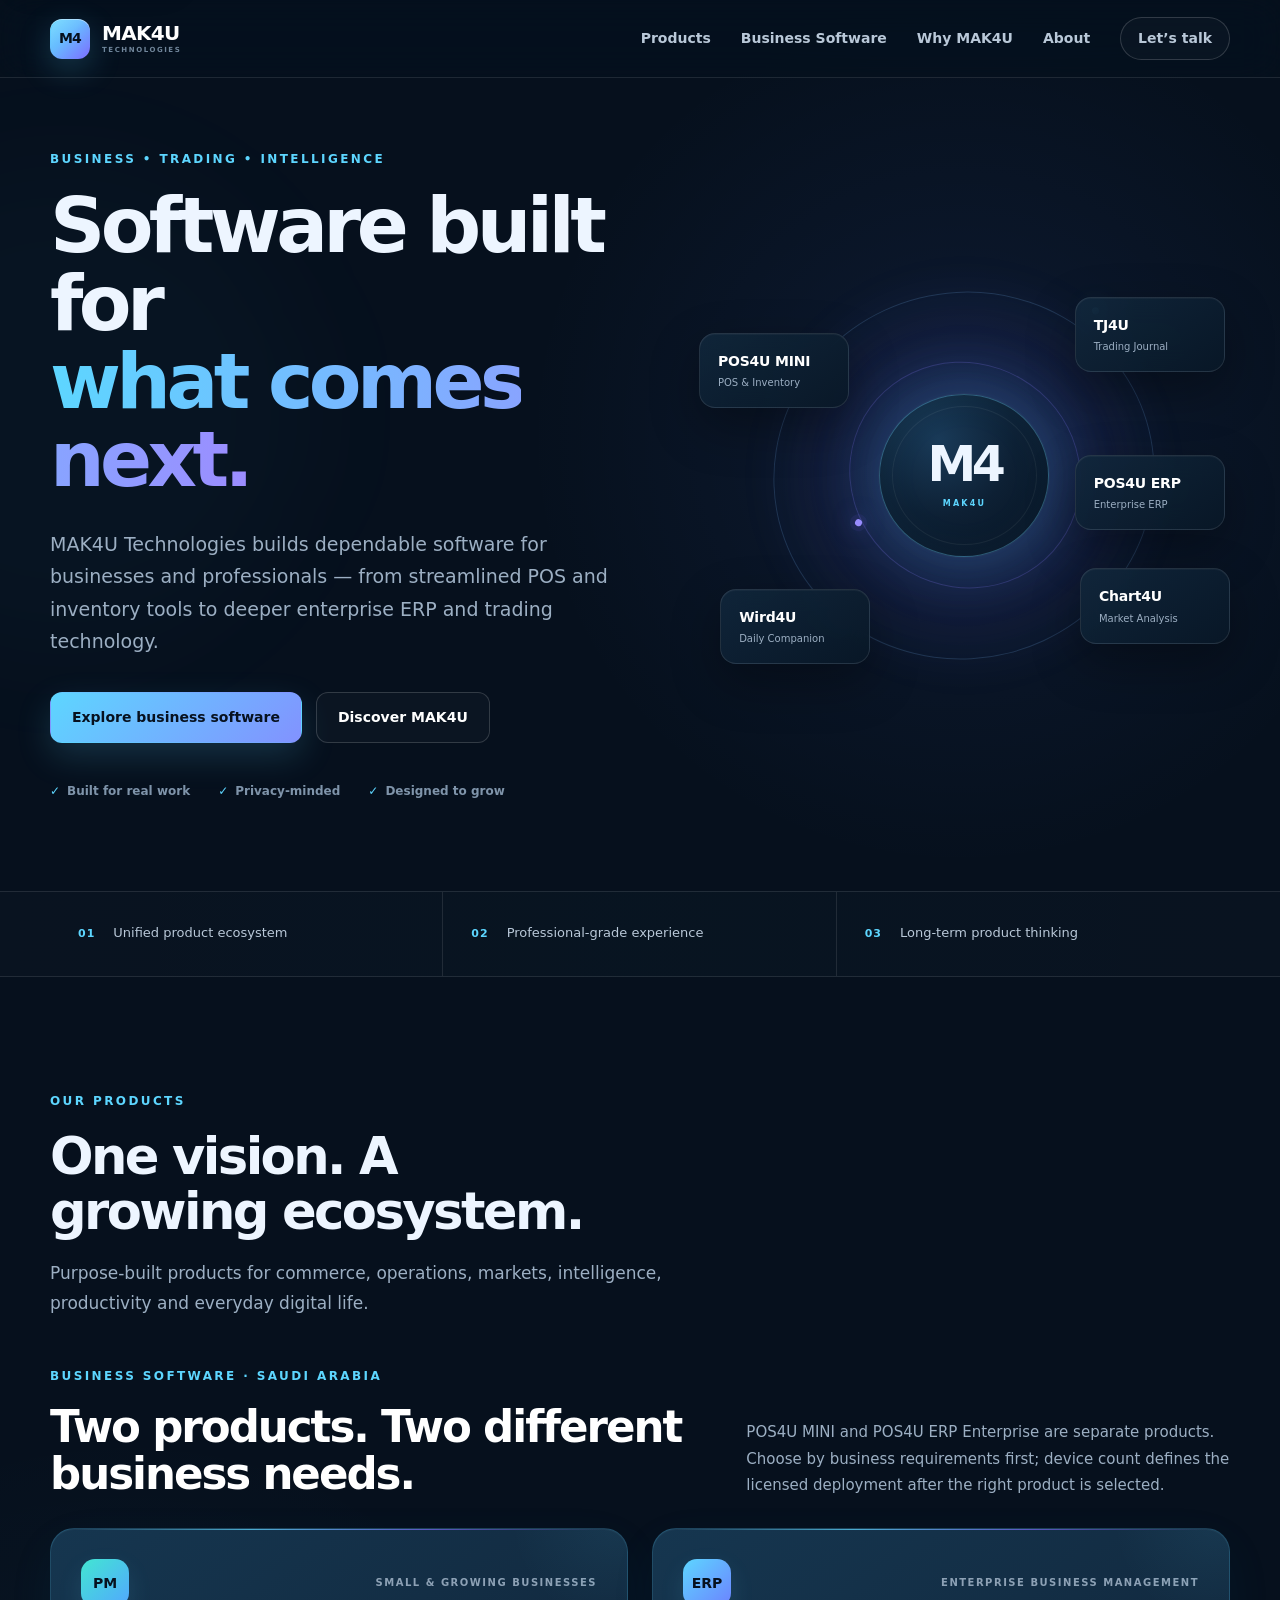
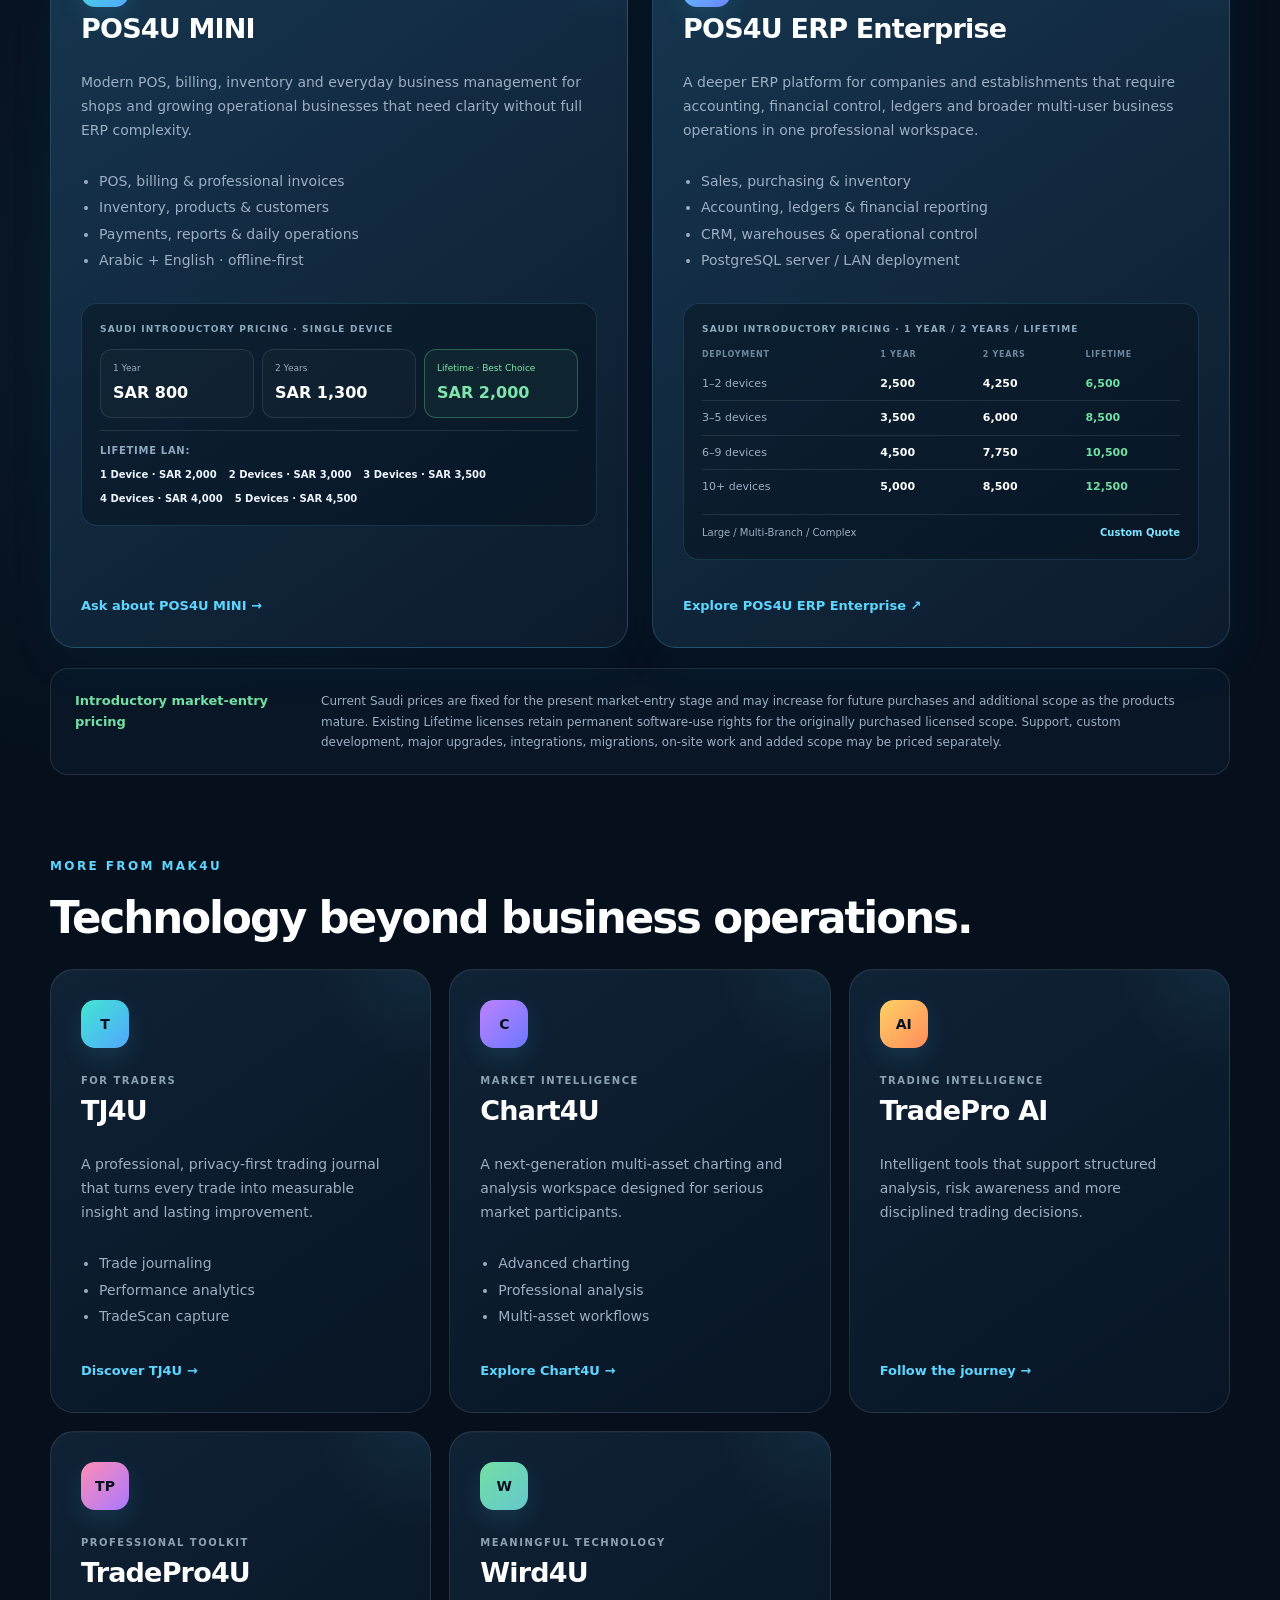
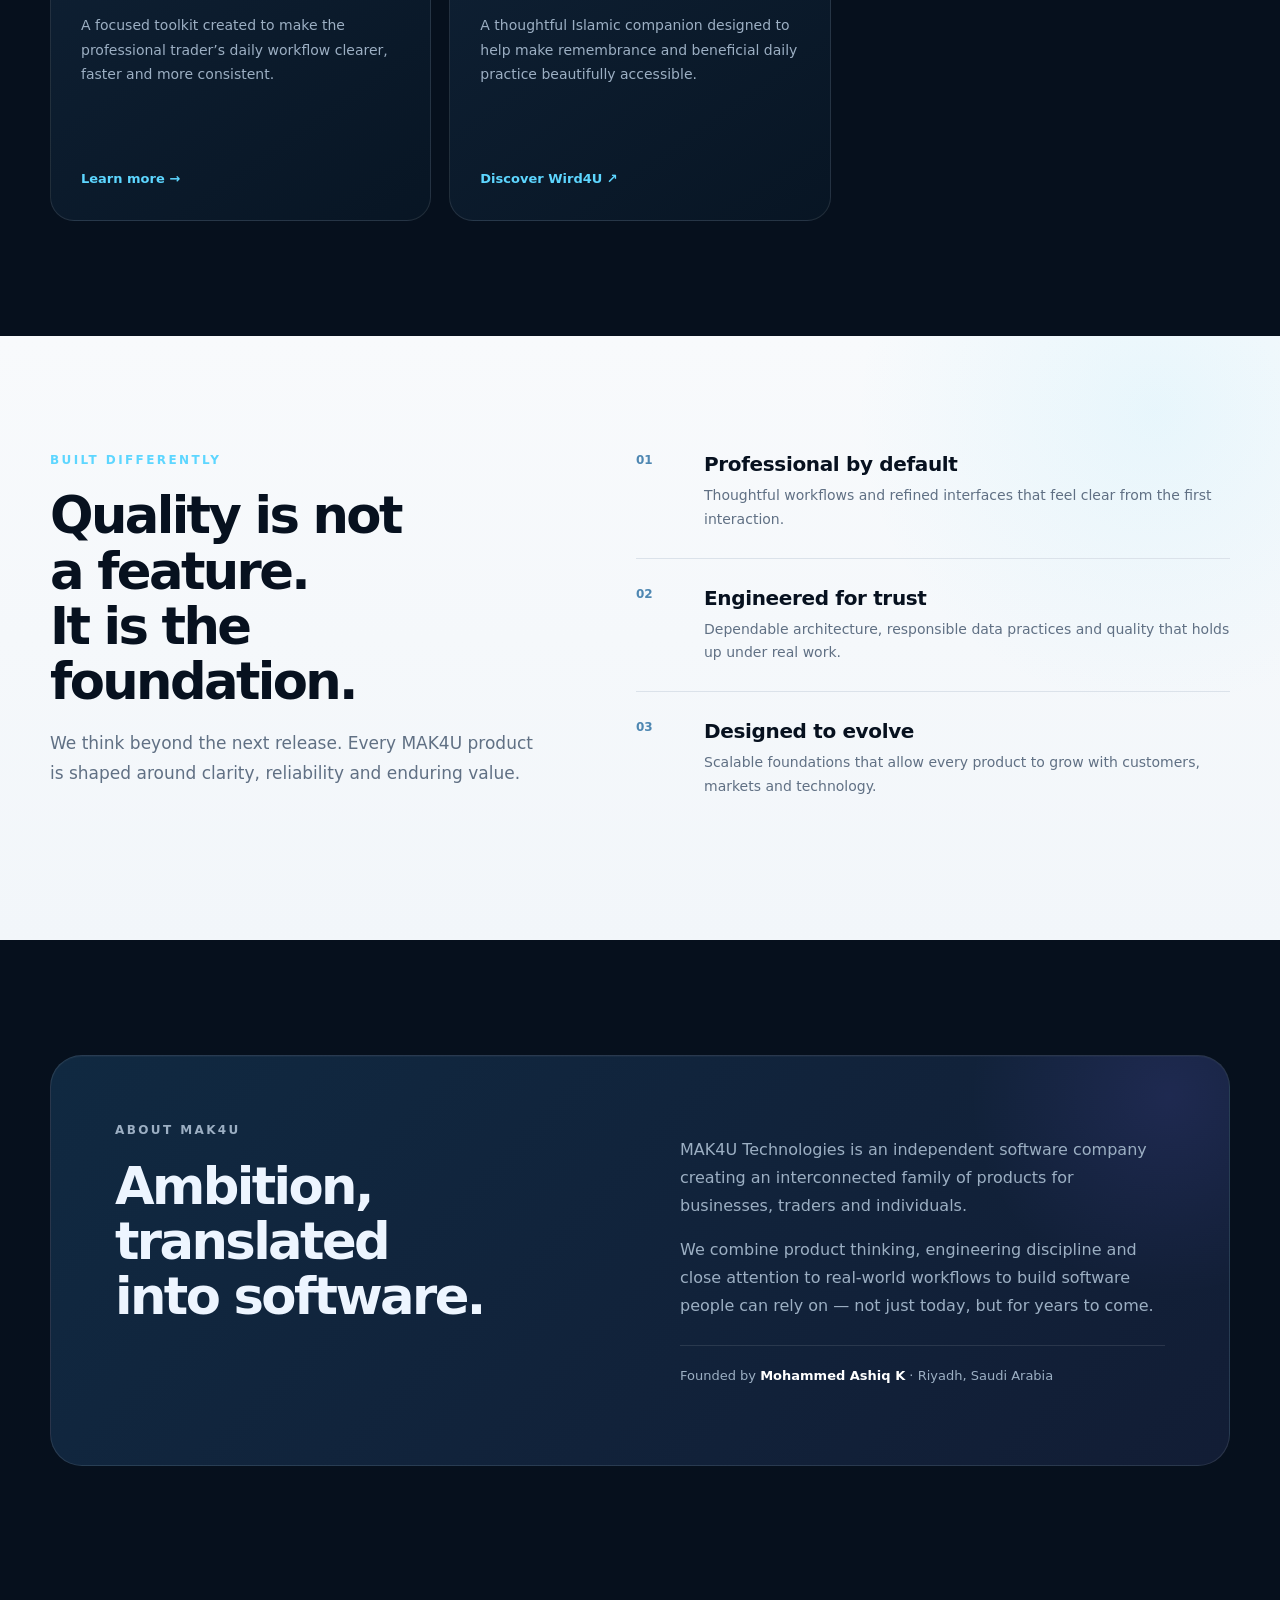
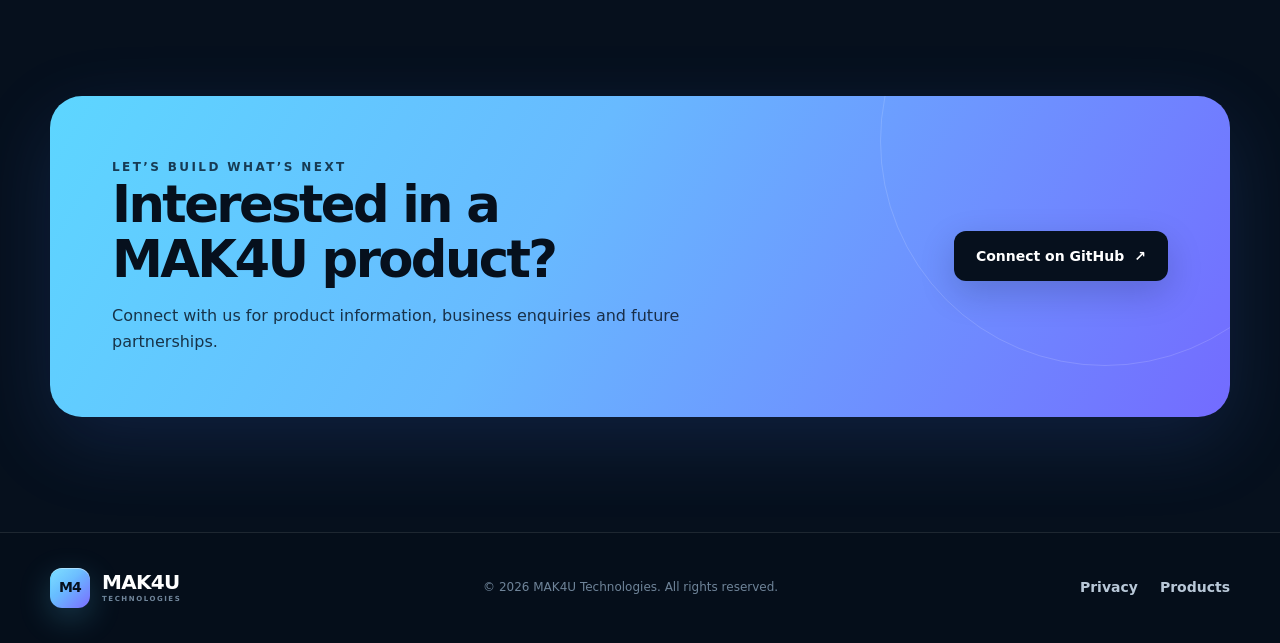
==== commit 5e7592c9: "Update index.html" ====
--- a/index.html
+++ b/index.html
@@ -169,13 +169,13 @@
                 <div class="recommended"><span>Lifetime · Best Choice</span><strong>SAR 2,000</strong></div>
               </div>
               <div class="lan-ladder">
-                <span>Lifetime LAN:</span>
-                <b>1 device SAR 2,000</b>
-                <b>2 SAR 3,000</b>
-                <b>3 SAR 3,500</b>
-                <b>4 SAR 4,000</b>
-                <b>5 SAR 4,500</b>
-              </div>
+    <span>Lifetime LAN:</span>
+    <b>1 Device · SAR 2,000</b>
+    <b>2 Devices · SAR 3,000</b>
+    <b>3 Devices · SAR 3,500</b>
+    <b>4 Devices · SAR 4,000</b>
+    <b>5 Devices · SAR 4,500</b>
+</div>
             </div>
 
             <a href="#contact">Ask about POS4U MINI <span>→</span></a>
--- a/styles.css
+++ b/styles.css
@@ -1962,3 +1962,280 @@
     background: #081522;
   }
 }
+
+/* ==========================================================================
+   Business Software / Pricing
+   ========================================================================== */
+
+.business-software-block {
+  margin-bottom: 82px;
+  scroll-margin-top: calc(var(--header-height) + 26px);
+}
+
+.business-heading {
+  margin: 8px 0 30px;
+  display: grid;
+  grid-template-columns: minmax(0, 1.15fr) minmax(300px, 0.85fr);
+  gap: 42px;
+  align-items: end;
+}
+
+.business-heading h3,
+.ecosystem-heading h3 {
+  margin: 6px 0 0;
+  color: var(--ink-strong);
+  font-size: clamp(32px, 3.4vw, 48px);
+  line-height: 1.08;
+  letter-spacing: -2px;
+}
+
+.business-heading > p {
+  margin: 0;
+  color: var(--muted);
+  font-size: 15px;
+  line-height: 1.75;
+}
+
+.business-product-grid {
+  display: grid;
+  grid-template-columns: repeat(2, minmax(0, 1fr));
+  gap: 24px;
+}
+
+.business-product {
+  min-height: 720px;
+}
+
+.product-topline {
+  display: flex;
+  align-items: center;
+  justify-content: space-between;
+  gap: 18px;
+}
+
+.product-topline .status {
+  margin-top: 0;
+  text-align: right;
+}
+
+.price-panel {
+  margin: 18px 0 6px;
+  padding: 18px;
+  border: 1px solid rgba(93, 214, 255, 0.15);
+  border-radius: 16px;
+  background: rgba(2, 11, 20, 0.34);
+}
+
+.price-panel-label {
+  margin-bottom: 12px;
+  color: #8fa9c0;
+  font-size: 9px;
+  font-weight: 800;
+  letter-spacing: 1.15px;
+  text-transform: uppercase;
+}
+
+.price-row.three {
+  display: grid;
+  grid-template-columns: repeat(3, minmax(0, 1fr));
+  gap: 8px;
+}
+
+.price-row > div {
+  min-width: 0;
+  padding: 12px;
+  border: 1px solid var(--line);
+  border-radius: 12px;
+  background: rgba(255, 255, 255, 0.025);
+}
+
+.price-row span,
+.price-row strong {
+  display: block;
+}
+
+.price-row span {
+  color: var(--muted);
+  font-size: 9px;
+  line-height: 1.35;
+}
+
+.price-row strong {
+  margin-top: 6px;
+  color: var(--ink-strong);
+  font-size: 16px;
+}
+
+.price-row .recommended {
+  border-color: rgba(114, 224, 164, 0.32);
+  background: rgba(114, 224, 164, 0.055);
+}
+
+.price-row .recommended span,
+.price-row .recommended strong {
+  color: #7de6ac;
+}
+
+.lan-ladder {
+  margin-top: 12px;
+  padding-top: 12px;
+  display: flex;
+  flex-wrap: wrap;
+  gap: 8px 12px;
+  border-top: 1px solid var(--line);
+  color: var(--muted);
+  font-size: 10px;
+}
+
+.lan-ladder span {
+  width: 100%;
+  color: #8fa9c0;
+  font-weight: 780;
+  text-transform: uppercase;
+  letter-spacing: .7px;
+}
+
+.lan-ladder b {
+  color: var(--ink);
+  font-weight: 720;
+}
+
+.erp-price-head,
+.erp-price-list > div {
+  display: grid;
+  grid-template-columns: 1.35fr repeat(3, .75fr);
+  gap: 8px;
+  align-items: center;
+}
+
+.erp-price-head {
+  margin-bottom: 5px;
+  color: #6f879e;
+  font-size: 8px;
+  font-weight: 800;
+  letter-spacing: .7px;
+  text-transform: uppercase;
+  order: -1;
+}
+
+.erp-price-list {
+  display: flex;
+  flex-direction: column;
+}
+
+.erp-price-list > div {
+  padding: 8px 0;
+  border-top: 1px solid var(--line);
+  font-size: 11px;
+}
+
+.erp-price-list > div:first-child {
+  border-top: 0;
+}
+
+.erp-price-list span {
+  color: var(--muted);
+}
+
+.erp-price-list b,
+.erp-price-list strong {
+  color: var(--ink-strong);
+  font-size: 11px;
+}
+
+.erp-price-list strong {
+  color: #72e0a4;
+}
+
+.custom-quote {
+  margin-top: 10px;
+  padding-top: 10px;
+  display: flex;
+  justify-content: space-between;
+  gap: 16px;
+  border-top: 1px solid var(--line);
+  color: var(--muted);
+  font-size: 10px;
+}
+
+.custom-quote strong {
+  color: var(--accent-bright);
+}
+
+.commercial-note {
+  margin-top: 20px;
+  padding: 22px 24px;
+  display: grid;
+  grid-template-columns: 220px 1fr;
+  gap: 26px;
+  border: 1px solid var(--line);
+  border-radius: 18px;
+  background: rgba(10, 25, 42, 0.72);
+}
+
+.commercial-note strong {
+  color: #72e0a4;
+  font-size: 13px;
+}
+
+.commercial-note p {
+  margin: 0;
+  color: var(--muted);
+  font-size: 12px;
+  line-height: 1.7;
+}
+
+.ecosystem-heading {
+  margin: 80px 0 28px;
+}
+
+.card-erp {
+  right: 1%;
+  top: 46%;
+}
+
+@media (max-width: 1000px) {
+  .business-heading,
+  .commercial-note {
+    grid-template-columns: 1fr;
+  }
+
+  .business-product-grid {
+    grid-template-columns: 1fr;
+  }
+
+  .business-product {
+    min-height: auto;
+  }
+}
+
+@media (max-width: 620px) {
+  .product-topline {
+    align-items: flex-start;
+  }
+
+  .price-row.three {
+    grid-template-columns: 1fr;
+  }
+
+  .erp-price-head,
+  .erp-price-list > div {
+    grid-template-columns: 1.3fr repeat(3, .8fr);
+    gap: 5px;
+  }
+
+  .erp-price-list b,
+  .erp-price-list strong,
+  .erp-price-list span {
+    font-size: 9px;
+  }
+
+  .commercial-note {
+    padding: 18px;
+  }
+
+  .card-erp {
+    right: 0;
+    top: 49%;
+  }
+}
